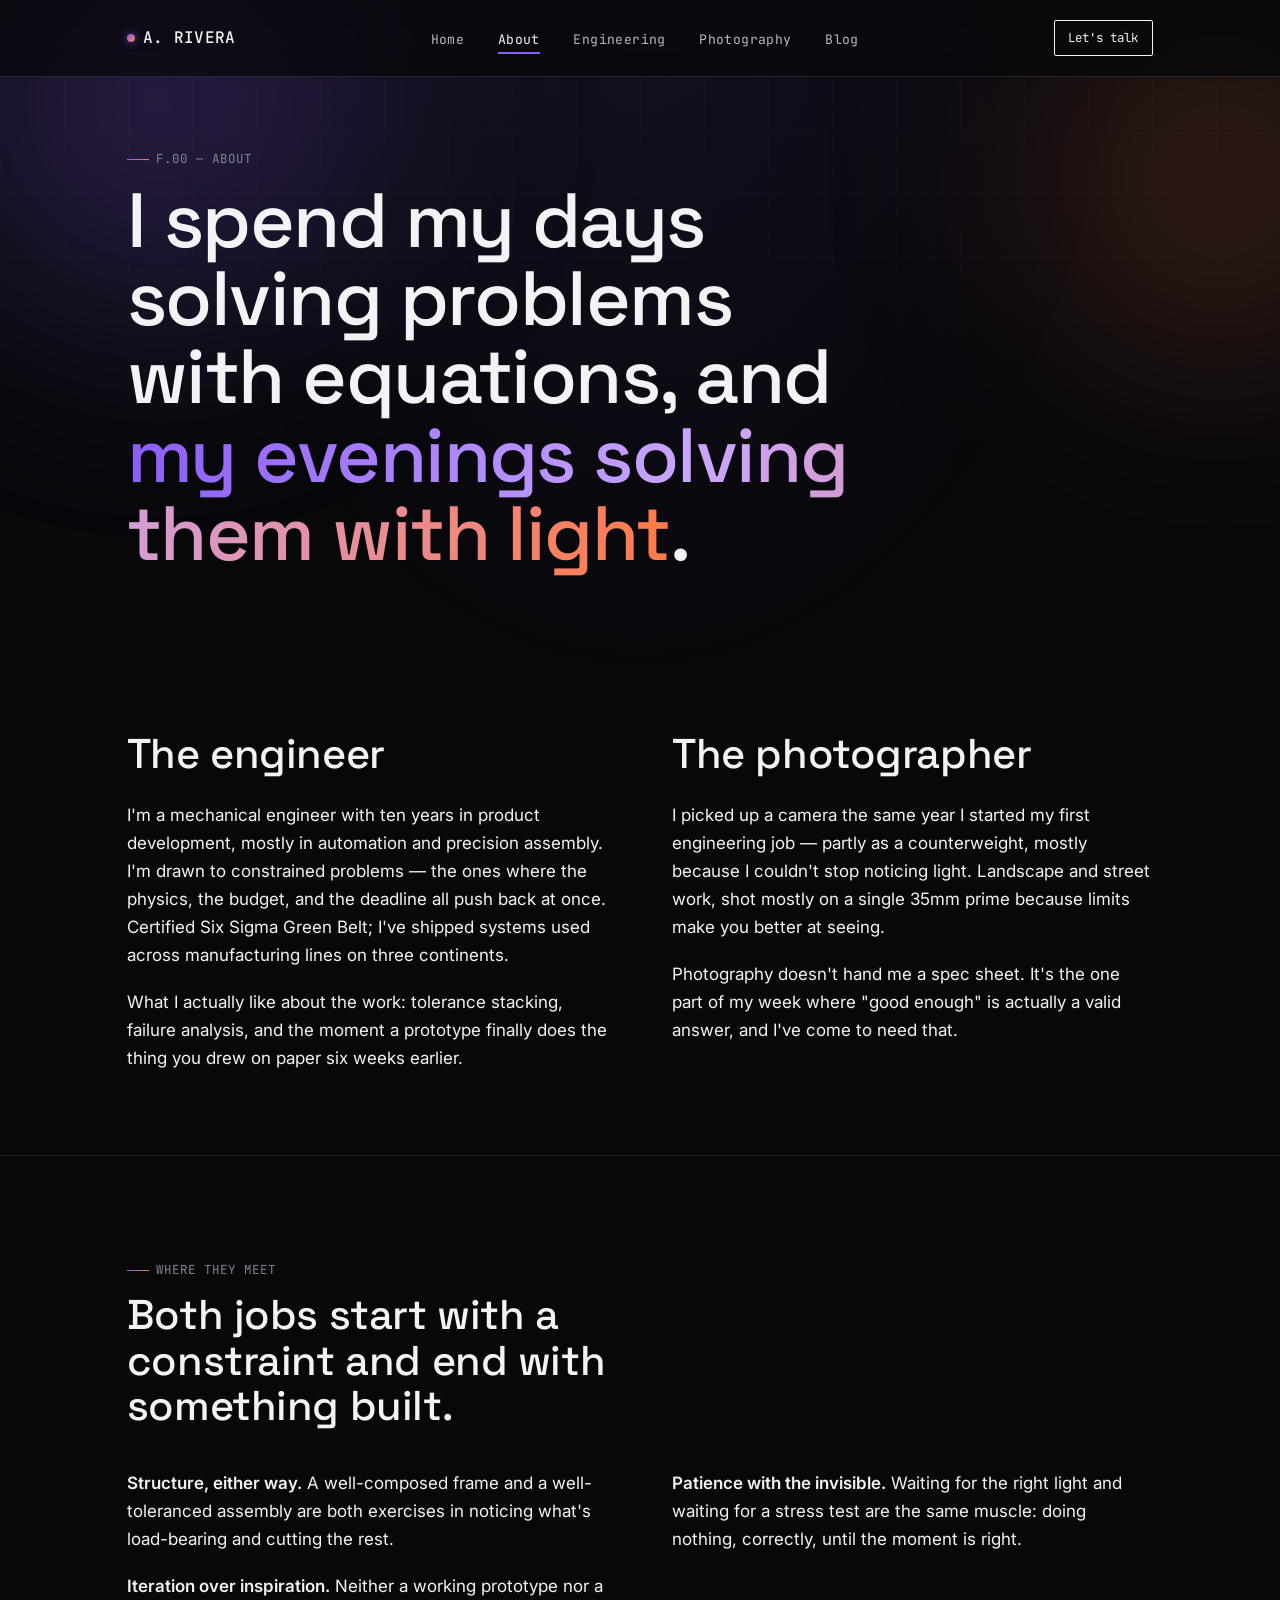
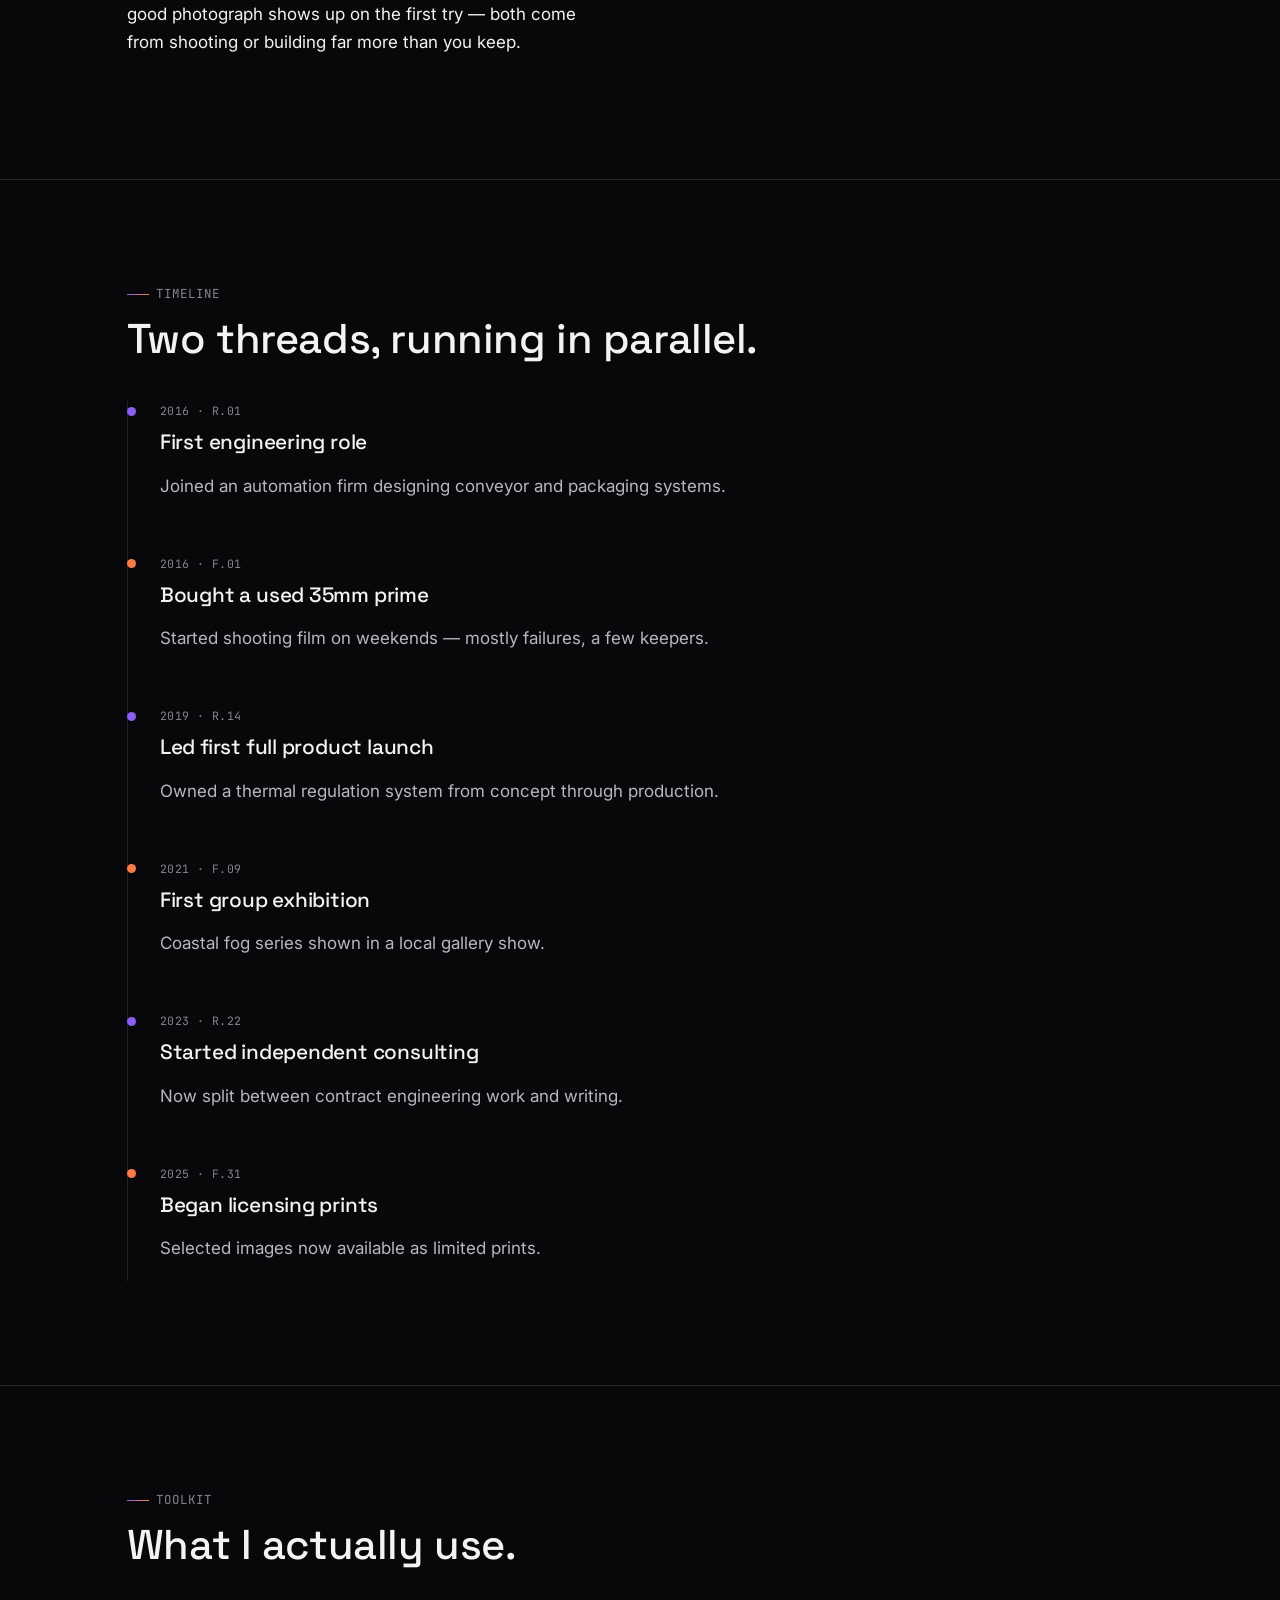
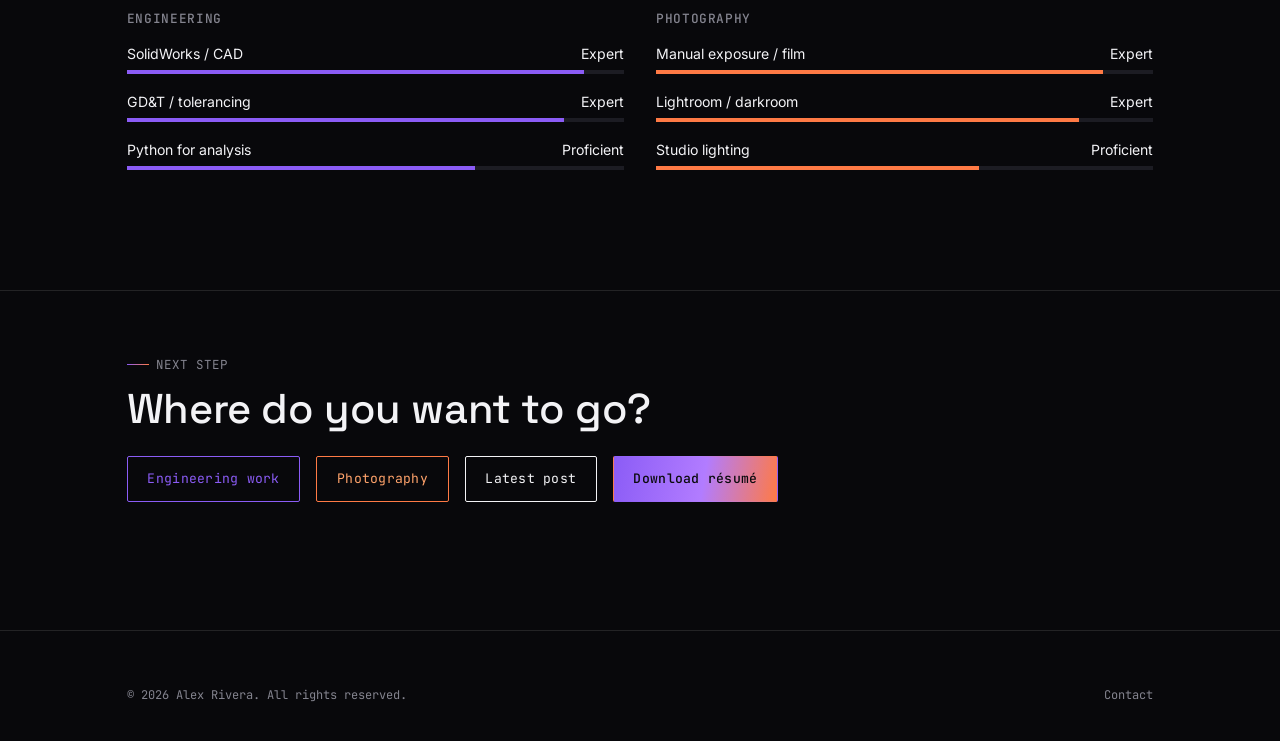
==== about.html @ 06fda24b "Add files via upload" ====
<!DOCTYPE html>
<html lang="en">
<head>
<meta charset="UTF-8">
<meta name="viewport" content="width=device-width, initial-scale=1.0">
<title>About — Alex Rivera</title>
<link rel="preconnect" href="https://fonts.googleapis.com">
<link href="https://fonts.googleapis.com/css2?family=Space+Grotesk:wght@400;500;600&family=Inter:wght@400;500;600&family=JetBrains+Mono:wght@400;500&display=swap" rel="stylesheet">
<style>
/* ===================================================================
   DESIGN TOKENS
   Concept: "Blueprint & Darkroom" — engineering drafting meets film
   photography. Cyanotype blue = engineering. Darkroom amber = photo.
   Frame/revision numbers (F.01, R.02) are the shared visual language
   between drawing revisions and film frame counters.
=================================================================== */
:root{
  --ink:#F3F3F6;
  --ink-soft:#B7B7C2;
  --muted:#84848F;
  --paper:#08080B;
  --paper-2:#131318;
  --paper-3:#1C1C23;
  --white:#141419;
  --line:rgba(255,255,255,0.11);
  --line-soft:rgba(255,255,255,0.06);
  --blue:#8B5CF6;
  --blue-deep:#B9A2FF;
  --blue-tint:rgba(139,92,246,0.14);
  --amber:#FF7A45;
  --amber-deep:#FFA36B;
  --amber-tint:rgba(255,122,69,0.14);

  --font-display:'Space Grotesk', sans-serif;
  --font-body:'Inter', -apple-system, sans-serif;
  --font-mono:'JetBrains Mono', monospace;

  --max:1180px;
  --gap:2rem;
}

*{box-sizing:border-box;}
html{scroll-behavior:smooth;}
body{
  margin:0;
  background:var(--paper);
  color:var(--ink);
  font-family:var(--font-body);
  font-size:17px;
  line-height:1.65;
  -webkit-font-smoothing:antialiased;
}
img{max-width:100%;display:block;}
a{color:inherit;text-decoration:none;}
ul{list-style:none;margin:0;padding:0;}
button{font-family:inherit;cursor:pointer;}

.container{max-width:var(--max);margin:0 auto;padding:0 6vw;}

/* subtle blueprint grid watermark behind everything */
.grid-bg{
  position:fixed;inset:0;z-index:-1;pointer-events:none;
  background-image:
    linear-gradient(var(--line-soft) 1px, transparent 1px),
    linear-gradient(90deg, var(--line-soft) 1px, transparent 1px);
  background-size:64px 64px;
  opacity:0.35;
  mask-image:linear-gradient(to bottom, black, transparent 70%);
}

/* ===================== TYPE ===================== */
h1,h2,h3,h4{
  font-family:var(--font-display);
  font-weight:500;
  letter-spacing:-0.01em;
  margin:0 0 0.6em;
  color:var(--ink);
}
h1{font-size:clamp(2.6rem, 6vw, 5rem); line-height:1.02; letter-spacing:-0.02em;}
h2{font-size:clamp(1.7rem, 3.4vw, 2.6rem); line-height:1.1;}
h3{font-size:1.3rem;}
p{margin:0 0 1.1em;}
.eyebrow{
  font-family:var(--font-mono);
  font-size:0.78rem;
  letter-spacing:0.08em;
  text-transform:uppercase;
  color:var(--muted);
  display:flex;align-items:center;gap:0.6em;
  margin-bottom:0.9em;
}
.eyebrow::before{content:"";width:22px;height:1px;background:var(--line);display:inline-block;}
.frame-tag{
  font-family:var(--font-mono);
  font-size:0.72rem;
  color:var(--muted);
  letter-spacing:0.04em;
}
.lede{font-size:1.2rem; color:var(--ink-soft); max-width:640px;}

/* ===================== NAV ===================== */
.site-nav{
  position:sticky; top:0; z-index:50;
  background:rgba(8,8,11,0.72);
  backdrop-filter:blur(14px);
  border-bottom:1px solid var(--line);
}
.site-nav .container{
  display:flex; align-items:center; justify-content:space-between;
  height:76px;
}
.brand{
  font-family:var(--font-mono);
  font-size:1rem; font-weight:500; letter-spacing:0.02em;
  display:flex; align-items:center; gap:0.5em;
}
.brand .dot{width:8px;height:8px;border-radius:50%;background:var(--amber);display:inline-block;}
.nav-links{display:flex; gap:2.1rem; align-items:center;}
.nav-links a{
  font-family:var(--font-mono); font-size:0.82rem; letter-spacing:0.03em;
  color:var(--ink-soft); position:relative; padding:0.3em 0;
}
.nav-links a.active, .nav-links a:hover{color:var(--ink);}
.nav-links a.active::after{
  content:""; position:absolute; left:0; right:0; bottom:-2px; height:2px; background:var(--blue);
}
.nav-cta{
  font-family:var(--font-mono); font-size:0.78rem;
  border:1px solid var(--ink); padding:0.55em 1.1em; border-radius:2px;
  transition:background .18s, color .18s;
}
.nav-cta:hover{background:var(--ink); color:var(--white);}
.nav-toggle{display:none; background:none; border:none;}

/* ===================== BUTTONS ===================== */
.btn{
  display:inline-flex; align-items:center; gap:0.5em;
  font-family:var(--font-mono); font-size:0.82rem; letter-spacing:0.02em;
  padding:0.85em 1.5em; border-radius:2px; border:1px solid var(--ink);
  transition:all .18s ease;
}
.btn-primary{
  background:linear-gradient(100deg, var(--blue) 0%, #B27CFF 55%, var(--amber) 100%);
  color:#0A0A0D; border-color:transparent; font-weight:500;
}
.btn-primary:hover{filter:brightness(1.1);}
.btn-ghost{background:transparent; color:var(--ink);}
.btn-ghost:hover{background:var(--ink); color:var(--white);}
.btn-blue{border-color:var(--blue); color:var(--blue);}
.btn-blue:hover{background:var(--blue); color:var(--white);}
.btn-amber{border-color:var(--amber); color:var(--amber-deep);}
.btn-amber:hover{background:var(--amber); color:var(--white); border-color:var(--amber);}

/* ===================== SECTIONS ===================== */
section{padding:6.5rem 0;}
section.tight{padding:4rem 0;}
.section-head{
  display:flex; justify-content:space-between; align-items:flex-end;
  gap:2rem; margin-bottom:3rem; flex-wrap:wrap;
}
hr.rule{border:none; border-top:1px solid var(--line); margin:0;}

/* ===================== HERO ===================== */
.hero{padding-top:4.5rem; padding-bottom:5rem;}
.hero-grid{
  display:grid; grid-template-columns:1.3fr 1fr; gap:4rem; align-items:end;
}
.hero-visual{
  aspect-ratio:4/5; border:1px solid var(--line);
  position:relative; overflow:hidden; background:var(--paper-2);
}
.hero-actions{display:flex; gap:1rem; margin-top:2.2rem; flex-wrap:wrap;}
.hero-meta{
  display:flex; flex-direction:column; gap:1.4rem; padding-bottom:0.5rem;
}
.hero-meta .stat{border-top:1px solid var(--line); padding-top:0.8rem;}
.hero-meta .stat b{display:block; font-family:var(--font-display); font-size:1.6rem;}
.hero-meta .stat span{font-family:var(--font-mono); font-size:0.75rem; color:var(--muted);}

/* ===================== SPLIT TEASERS (home) ===================== */
.teasers{display:grid; grid-template-columns:repeat(3,1fr); gap:1px; background:var(--line);}
.teaser{
  background:var(--paper); padding:2.6rem 2.2rem; position:relative;
  transition:background .2s;
  min-height:280px; display:flex; flex-direction:column; justify-content:space-between;
}
.teaser:hover{background:var(--paper-2);}
.teaser .num{font-family:var(--font-mono); color:var(--muted); font-size:0.8rem;}
.teaser h3{margin-top:1rem;}
.teaser .tag{
  font-family:var(--font-mono); font-size:0.7rem; letter-spacing:0.05em;
  text-transform:uppercase; padding:0.3em 0.7em; border:1px solid var(--line);
  display:inline-block; margin-top:1.2rem; width:fit-content;
}
.teaser.eng .tag{border-color:var(--blue); color:var(--blue-deep);}
.teaser.photo .tag{border-color:var(--amber); color:var(--amber-deep);}
.teaser.blog .tag{border-color:var(--ink-soft); color:var(--ink-soft);}
.teaser .arrow{font-family:var(--font-mono); font-size:1.3rem; align-self:flex-end;}

/* ===================== FEATURED STRIP ===================== */
.featured-strip{display:grid; grid-template-columns:repeat(4,1fr); gap:1.4rem;}
.feat-card{border:1px solid var(--line); background:var(--white);}
.feat-thumb{aspect-ratio:4/3; background:var(--paper-2); position:relative; overflow:hidden;}
.feat-card .feat-body{padding:1.1rem 1.2rem;}
.feat-card h4{font-size:0.98rem; margin:0.3em 0 0.2em;}
.feat-card .frame-tag{display:block;}

/* ===================== FOOTER ===================== */
footer{border-top:1px solid var(--line); padding:3.4rem 0 2.2rem; margin-top:4rem;}
.foot-grid{display:grid; grid-template-columns:1.4fr 1fr 1fr 1fr; gap:2rem; margin-bottom:2.4rem;}
.foot-grid h4{font-family:var(--font-mono); font-size:0.78rem; text-transform:uppercase; letter-spacing:0.06em; color:var(--muted); margin-bottom:1rem;}
.foot-grid a{display:block; padding:0.3em 0; font-size:0.92rem; color:var(--ink-soft);}
.foot-grid a:hover{color:var(--ink);}
.foot-bottom{
  display:flex; justify-content:space-between; align-items:center;
  padding-top:1.6rem; border-top:1px solid var(--line);
  font-family:var(--font-mono); font-size:0.75rem; color:var(--muted);
  flex-wrap:wrap; gap:0.8rem;
}

/* ===================== PLACEHOLDER GRAPHIC (svg photo/thumbs) ===================== */
.ph{width:100%; height:100%; display:block;}
.hatch{
  background-image: repeating-linear-gradient(45deg, var(--line-soft) 0, var(--line-soft) 1px, transparent 1px, transparent 13px);
}
.ph-note{
  position:absolute; bottom:0.6rem; right:0.7rem;
  font-family:var(--font-mono); font-size:0.62rem; color:var(--muted);
  background:var(--paper); padding:0.15em 0.5em; border:1px solid var(--line);
}

/* ===================== PROJECT / GALLERY GRID ===================== */
.filter-bar{display:flex; gap:0.7rem; flex-wrap:wrap; margin-bottom:2.6rem;}
.filter-chip{
  font-family:var(--font-mono); font-size:0.78rem; padding:0.5em 1.1em;
  border:1px solid var(--line); border-radius:20px; color:var(--ink-soft);
  background:transparent; transition:all .15s;
}
.filter-chip.active, .filter-chip:hover{background:var(--ink); color:var(--white); border-color:var(--ink);}

.project-grid{display:grid; grid-template-columns:repeat(3,1fr); gap:1.6rem;}
.project-card{border:1px solid var(--line); background:var(--white); overflow:hidden;}
.project-thumb{aspect-ratio:16/11; background:var(--paper-2); position:relative;}
.project-info{padding:1.3rem 1.4rem 1.6rem;}
.project-info .frame-tag{margin-bottom:0.5rem; display:block;}
.stack-list{display:flex; gap:0.5rem; flex-wrap:wrap; margin-top:0.9rem;}
.stack-pill{
  font-family:var(--font-mono); font-size:0.68rem; padding:0.25em 0.6em;
  background:var(--blue-tint); color:var(--blue-deep); border-radius:2px;
}

.masonry{columns:4 220px; column-gap:1rem;}
.masonry .m-item{break-inside:avoid; margin-bottom:1rem; border:1px solid var(--line); background:var(--paper-2); position:relative; cursor:pointer;}
.masonry .m-item .cap{
  position:absolute; left:0; right:0; bottom:0; padding:0.6em 0.8em;
  background:linear-gradient(to top, rgba(23,27,29,0.72), transparent);
  color:var(--white); font-family:var(--font-mono); font-size:0.7rem; opacity:0; transition:opacity .2s;
}
.masonry .m-item:hover .cap{opacity:1;}

/* lightbox */
.lightbox{
  position:fixed; inset:0; background:rgba(2,2,4,0.94); z-index:100;
  display:none; align-items:center; justify-content:center; padding:4vh 4vw;
}
.lightbox.open{display:flex;}
.lightbox-inner{max-width:900px; width:100%; color:var(--ink);}
.lightbox-frame{aspect-ratio:3/2; background:var(--paper-2); margin-bottom:1rem;}
.lightbox-close{position:absolute; top:2rem; right:3rem; color:var(--ink); font-family:var(--font-mono); background:none; border:1px solid rgba(255,255,255,0.25); padding:0.5em 1em;}

/* ===================== BLOG ===================== */
.blog-layout{display:grid; grid-template-columns:2fr 1fr; gap:3rem;}
.post-row{
  display:grid; grid-template-columns:180px 1fr; gap:1.6rem;
  padding:1.8rem 0; border-top:1px solid var(--line);
}
.post-row:last-child{border-bottom:1px solid var(--line);}
.post-thumb{aspect-ratio:4/3; background:var(--paper-2);}
.post-tag{
  font-family:var(--font-mono); font-size:0.68rem; text-transform:uppercase;
  color:var(--blue-deep); letter-spacing:0.05em;
}
.post-row h3{margin:0.4em 0 0.4em; font-size:1.25rem;}
.post-meta{font-family:var(--font-mono); font-size:0.75rem; color:var(--muted);}
.sidebar-card{border:1px solid var(--line); padding:1.6rem; margin-bottom:1.6rem; background:var(--white);}
.sidebar-card h4{font-size:0.95rem; margin-bottom:0.6rem;}
.sidebar-card p{font-size:0.9rem; color:var(--ink-soft); margin-bottom:1rem;}
.tag-cloud{display:flex; flex-wrap:wrap; gap:0.5rem;}
.tag-cloud span{
  font-family:var(--font-mono); font-size:0.72rem; padding:0.35em 0.7em;
  background:var(--paper-2); border-radius:2px; color:var(--ink-soft);
}
.field{
  width:100%; padding:0.75em 0.9em; border:1px solid var(--line); background:var(--paper-2);
  font-family:var(--font-body); font-size:0.92rem; margin-bottom:0.8rem; border-radius:2px;
  color:var(--ink);
}

/* article */
.article-head{max-width:740px; margin:0 auto 3rem;}
.article-body{max-width:740px; margin:0 auto; font-size:1.08rem;}
.article-body h2{margin-top:1.6em;}
.article-body p{margin-bottom:1.3em;}
.article-body blockquote{
  font-family:var(--font-display); font-size:1.3rem; border-left:2px solid var(--amber);
  padding-left:1.4rem; margin:2rem 0; color:var(--ink-soft);
}
.article-cover{aspect-ratio:16/8; background:var(--paper-2); max-width:920px; margin:0 auto 3rem;}
.promo-box{
  max-width:740px; margin:2.5rem auto; border:1px solid var(--amber); background:var(--amber-tint);
  padding:1.6rem 1.8rem; display:flex; justify-content:space-between; align-items:center; gap:1.5rem; flex-wrap:wrap;
}

/* ===================== ABOUT ===================== */
.split{display:grid; grid-template-columns:1fr 1fr; gap:4rem; align-items:start;}
.timeline{border-left:1px solid var(--line); padding-left:2rem; display:flex; flex-direction:column; gap:2.2rem;}
.timeline .item{position:relative;}
.timeline .item::before{
  content:""; position:absolute; left:-2.05rem; top:0.35rem; width:9px; height:9px; border-radius:50%; background:var(--ink);
}
.timeline .item.photo::before{background:var(--amber);}
.timeline .item.eng::before{background:var(--blue);}
.timeline .item .frame-tag{margin-bottom:0.3rem; display:block;}
.skills-grid{display:grid; grid-template-columns:repeat(2,1fr); gap:2rem;}
.skill-block h4{font-family:var(--font-mono); font-size:0.8rem; text-transform:uppercase; letter-spacing:0.05em; color:var(--muted); margin-bottom:0.8rem;}
.skill-bar{height:4px; background:var(--paper-3); margin-bottom:1rem; position:relative;}
.skill-bar i{position:absolute; left:0; top:0; bottom:0; background:var(--blue); display:block;}
.skill-row{font-size:0.88rem; display:flex; justify-content:space-between; margin-bottom:0.3rem;}

/* ===================== CASE STUDY ===================== */
.cs-meta-bar{display:flex; gap:2.5rem; flex-wrap:wrap; padding:1.6rem 0; border-top:1px solid var(--line); border-bottom:1px solid var(--line); margin-bottom:3rem;}
.cs-meta-bar div span{display:block; font-family:var(--font-mono); font-size:0.7rem; color:var(--muted); text-transform:uppercase; letter-spacing:0.05em; margin-bottom:0.3rem;}
.cs-gallery{display:grid; grid-template-columns:2fr 1fr; gap:1rem; margin:2.5rem 0;}
.cs-gallery .tall{grid-row:span 2;}
.cs-img{background:var(--paper-2); border:1px solid var(--line); aspect-ratio:4/3;}

/* ===================== CONTACT ===================== */
.contact-grid{display:grid; grid-template-columns:1fr 1fr; gap:4rem;}
.contact-form .field, .contact-form textarea{width:100%;}
.contact-form textarea{padding:0.9em; border:1px solid var(--line); background:var(--paper-2); font-family:var(--font-body); border-radius:2px; min-height:140px; color:var(--ink);}
.contact-form label{font-family:var(--font-mono); font-size:0.75rem; text-transform:uppercase; letter-spacing:0.04em; color:var(--muted); display:block; margin-bottom:0.4rem;}
.contact-form .fgroup{margin-bottom:1.3rem;}

/* ===================== RESPONSIVE ===================== */
@media (max-width:980px){
  .hero-grid, .split, .contact-grid, .blog-layout{grid-template-columns:1fr;}
  .teasers{grid-template-columns:1fr;}
  .featured-strip{grid-template-columns:repeat(2,1fr);}
  .project-grid{grid-template-columns:repeat(2,1fr);}
  .foot-grid{grid-template-columns:1fr 1fr;}
  .masonry{columns:2;}
  .cs-gallery{grid-template-columns:1fr;}
  .skills-grid{grid-template-columns:1fr;}
}
@media (max-width:640px){
  .nav-links{
    position:fixed; top:76px; left:0; right:0; background:var(--paper);
    flex-direction:column; align-items:flex-start; padding:1.5rem 6vw;
    border-bottom:1px solid var(--line); display:none; gap:1.2rem;
  }
  .nav-links.open{display:flex;}
  .nav-cta{display:none;}
  .nav-toggle{display:block;}
  .featured-strip{grid-template-columns:1fr;}
  .project-grid{grid-template-columns:1fr;}
  .foot-grid{grid-template-columns:1fr 1fr;}
  .post-row{grid-template-columns:1fr;}
  .masonry{columns:1;}
}

/* reduced motion */
@media (prefers-reduced-motion: reduce){
  html{scroll-behavior:auto;}
  *{transition:none !important; animation:none !important;}
}

/* focus visibility */
a:focus-visible, button:focus-visible, input:focus-visible, textarea:focus-visible{
  outline:2px solid var(--blue); outline-offset:2px;
}

/* ===================== GLOW / GRADIENT SYSTEM ===================== */
.glow-field{
  position:fixed; inset:0; z-index:-2; pointer-events:none; overflow:hidden;
}
.glow{
  position:absolute; border-radius:50%; filter:blur(90px); pointer-events:none;
}
.glow-a{ width:640px; height:640px; top:-220px; left:-160px; background:radial-gradient(circle, rgba(139,92,246,0.32), transparent 70%); }
.glow-b{ width:560px; height:560px; top:-100px; right:-220px; background:radial-gradient(circle, rgba(255,122,69,0.22), transparent 70%); }

.grad{
  background:linear-gradient(100deg, var(--blue) 0%, #C9A6FF 45%, var(--amber) 100%);
  -webkit-background-clip:text; background-clip:text; color:transparent;
}
.grad-underline{
  text-decoration:none; border-bottom:2px solid transparent;
  border-image:linear-gradient(90deg, var(--blue), var(--amber)) 1;
}

/* subtle noise-free vignette so pure black doesn't look flat */
body::before{
  content:""; position:fixed; inset:0; z-index:-3; pointer-events:none;
  background:radial-gradient(ellipse at 50% -10%, rgba(139,92,246,0.10), transparent 55%);
}

/* glowing border treatment for elevated cards on hover */
.feat-card, .project-card, .sidebar-card, .m-item{
  transition:border-color .2s, box-shadow .2s;
}
.feat-card:hover, .project-card:hover{
  border-color:rgba(139,92,246,0.5);
  box-shadow:0 0 0 1px rgba(139,92,246,0.15), 0 12px 40px -12px rgba(139,92,246,0.25);
}
.teaser.photo:hover{ box-shadow: inset 0 0 0 1px rgba(255,122,69,0.4); }
.teaser.eng:hover{ box-shadow: inset 0 0 0 1px rgba(139,92,246,0.4); }

.eyebrow::before{background:linear-gradient(90deg, var(--blue), var(--amber));}
.brand .dot{background:linear-gradient(135deg, var(--blue), var(--amber)); box-shadow:0 0 8px rgba(139,92,246,0.7);}

</style>
</head>
<body>
<div class="grid-bg"></div>
<div class="glow-field"><div class="glow glow-a"></div><div class="glow glow-b"></div></div>

<nav class="site-nav">
  <div class="container">
    <a href="index.html" class="brand"><span class="dot"></span>A. RIVERA</a>
    <ul class="nav-links">
      <li><a href="index.html">Home</a></li>
      <li><a href="about.html" class="active">About</a></li>
      <li><a href="engineering.html">Engineering</a></li>
      <li><a href="photography.html">Photography</a></li>
      <li><a href="blog.html">Blog</a></li>
    </ul>
    <a href="contact.html" class="nav-cta">Let's talk</a>
    <button class="nav-toggle" aria-label="Toggle menu">☰</button>
  </div>
</nav>

<header class="hero" style="padding-bottom:3rem;">
  <div class="container">
    <div class="eyebrow">F.00 — about</div>
    <h1 style="max-width:780px;">I spend my days solving problems with equations, and <span class="grad">my evenings solving them with light</span>.</h1>
  </div>
</header>

<section class="tight">
  <div class="container split">
    <div>
      <h2>The engineer</h2>
      <p>I'm a mechanical engineer with ten years in product development, mostly in automation and precision assembly. I'm drawn to constrained problems — the ones where the physics, the budget, and the deadline all push back at once. Certified Six Sigma Green Belt; I've shipped systems used across manufacturing lines on three continents.</p>
      <p>What I actually like about the work: tolerance stacking, failure analysis, and the moment a prototype finally does the thing you drew on paper six weeks earlier.</p>
    </div>
    <div>
      <h2>The photographer</h2>
      <p>I picked up a camera the same year I started my first engineering job — partly as a counterweight, mostly because I couldn't stop noticing light. Landscape and street work, shot mostly on a single 35mm prime because limits make you better at seeing.</p>
      <p>Photography doesn't hand me a spec sheet. It's the one part of my week where "good enough" is actually a valid answer, and I've come to need that.</p>
    </div>
  </div>
</section>

<hr class="rule">

<section>
  <div class="container">
    <div class="eyebrow">Where they meet</div>
    <h2 style="max-width:640px;">Both jobs start with a constraint and end with something built.</h2>
    <div class="split" style="margin-top:2.5rem;">
      <div>
        <p><strong style="font-weight:600;">Structure, either way.</strong> A well-composed frame and a well-toleranced assembly are both exercises in noticing what's load-bearing and cutting the rest.</p>
        <p><strong style="font-weight:600;">Iteration over inspiration.</strong> Neither a working prototype nor a good photograph shows up on the first try — both come from shooting or building far more than you keep.</p>
      </div>
      <div>
        <p><strong style="font-weight:600;">Patience with the invisible.</strong> Waiting for the right light and waiting for a stress test are the same muscle: doing nothing, correctly, until the moment is right.</p>
      </div>
    </div>
  </div>
</section>

<hr class="rule">

<section>
  <div class="container">
    <div class="eyebrow">Timeline</div>
    <h2 style="margin-bottom:2.5rem;">Two threads, running in parallel.</h2>
    <div class="timeline">
      <div class="item eng">
        <span class="frame-tag">2016 · R.01</span>
        <h3>First engineering role</h3>
        <p style="color:var(--ink-soft);">Joined an automation firm designing conveyor and packaging systems.</p>
      </div>
      <div class="item photo">
        <span class="frame-tag">2016 · F.01</span>
        <h3>Bought a used 35mm prime</h3>
        <p style="color:var(--ink-soft);">Started shooting film on weekends — mostly failures, a few keepers.</p>
      </div>
      <div class="item eng">
        <span class="frame-tag">2019 · R.14</span>
        <h3>Led first full product launch</h3>
        <p style="color:var(--ink-soft);">Owned a thermal regulation system from concept through production.</p>
      </div>
      <div class="item photo">
        <span class="frame-tag">2021 · F.09</span>
        <h3>First group exhibition</h3>
        <p style="color:var(--ink-soft);">Coastal fog series shown in a local gallery show.</p>
      </div>
      <div class="item eng">
        <span class="frame-tag">2023 · R.22</span>
        <h3>Started independent consulting</h3>
        <p style="color:var(--ink-soft);">Now split between contract engineering work and writing.</p>
      </div>
      <div class="item photo">
        <span class="frame-tag">2025 · F.31</span>
        <h3>Began licensing prints</h3>
        <p style="color:var(--ink-soft);">Selected images now available as limited prints.</p>
      </div>
    </div>
  </div>
</section>

<hr class="rule">

<section>
  <div class="container">
    <div class="eyebrow">Toolkit</div>
    <h2 style="margin-bottom:2.5rem;">What I actually use.</h2>
    <div class="skills-grid">
      <div class="skill-block">
        <h4>Engineering</h4>
        <div class="skill-row"><span>SolidWorks / CAD</span><span>Expert</span></div>
        <div class="skill-bar"><i style="width:92%;"></i></div>
        <div class="skill-row"><span>GD&amp;T / tolerancing</span><span>Expert</span></div>
        <div class="skill-bar"><i style="width:88%;"></i></div>
        <div class="skill-row"><span>Python for analysis</span><span>Proficient</span></div>
        <div class="skill-bar"><i style="width:70%;"></i></div>
      </div>
      <div class="skill-block">
        <h4>Photography</h4>
        <div class="skill-row"><span>Manual exposure / film</span><span>Expert</span></div>
        <div class="skill-bar"><i style="width:90%; background:var(--amber);"></i></div>
        <div class="skill-row"><span>Lightroom / darkroom</span><span>Expert</span></div>
        <div class="skill-bar"><i style="width:85%; background:var(--amber);"></i></div>
        <div class="skill-row"><span>Studio lighting</span><span>Proficient</span></div>
        <div class="skill-bar"><i style="width:65%; background:var(--amber);"></i></div>
      </div>
    </div>
  </div>
</section>

<hr class="rule">

<section class="tight">
  <div class="container" style="display:flex; justify-content:space-between; align-items:center; flex-wrap:wrap; gap:1.5rem;">
    <div>
      <div class="eyebrow">Next step</div>
      <h2 style="margin-bottom:0;">Where do you want to go?</h2>
    </div>
    <div style="display:flex; gap:1rem; flex-wrap:wrap;">
      <a href="engineering.html" class="btn btn-blue">Engineering work</a>
      <a href="photography.html" class="btn btn-amber">Photography</a>
      <a href="blog.html" class="btn btn-ghost">Latest post</a>
      <a href="resume.pdf" class="btn btn-primary">Download résumé</a>
    </div>
  </div>
</section>

<footer>
  <div class="container">
    <div class="foot-bottom" style="border-top:none; padding-top:0;">
      <span>© 2026 Alex Rivera. All rights reserved.</span>
      <a href="contact.html">Contact</a>
    </div>
  </div>
</footer>

<script>
// Mobile nav toggle
document.addEventListener('DOMContentLoaded', () => {
  const toggle = document.querySelector('.nav-toggle');
  const links = document.querySelector('.nav-links');
  if (toggle && links) {
    toggle.addEventListener('click', () => {
      links.classList.toggle('open');
    });
  }

  // Generic filter chips (used on photography + engineering pages)
  document.querySelectorAll('.filter-bar').forEach(bar => {
    const chips = bar.querySelectorAll('.filter-chip');
    const targetSelector = bar.dataset.target;
    const items = targetSelector ? document.querySelectorAll(targetSelector) : [];
    chips.forEach(chip => {
      chip.addEventListener('click', () => {
        chips.forEach(c => c.classList.remove('active'));
        chip.classList.add('active');
        const cat = chip.dataset.filter;
        items.forEach(item => {
          if (cat === 'all' || item.dataset.category === cat) {
            item.style.display = '';
          } else {
            item.style.display = 'none';
          }
        });
      });
    });
  });

  // Lightbox for photography grid
  const lightbox = document.getElementById('lightbox');
  if (lightbox) {
    const lbTitle = document.getElementById('lb-title');
    const lbMeta = document.getElementById('lb-meta');
    document.querySelectorAll('.masonry .m-item').forEach(item => {
      item.addEventListener('click', () => {
        lbTitle.textContent = item.dataset.title || 'Untitled';
        lbMeta.textContent = item.dataset.meta || '';
        lightbox.classList.add('open');
      });
    });
    lightbox.addEventListener('click', (e) => {
      if (e.target === lightbox || e.target.closest('.lightbox-close')) {
        lightbox.classList.remove('open');
      }
    });
    document.addEventListener('keydown', (e) => {
      if (e.key === 'Escape') lightbox.classList.remove('open');
    });
  }

  // Contact form (front-end only stub — wire to Formspree/Netlify/etc. at launch)
  const form = document.getElementById('contact-form');
  if (form) {
    form.addEventListener('submit', (e) => {
      e.preventDefault();
      const btn = form.querySelector('button[type="submit"]');
      btn.textContent = 'Message sent';
      form.reset();
      setTimeout(() => { btn.textContent = 'Send message'; }, 3000);
    });
  }

  // Newsletter form stub
  document.querySelectorAll('.newsletter-form').forEach(nf => {
    nf.addEventListener('submit', (e) => {
      e.preventDefault();
      const btn = nf.querySelector('button');
      const original = btn.textContent;
      btn.textContent = 'Subscribed';
      nf.reset();
      setTimeout(() => { btn.textContent = original; }, 2500);
    });
  });
});

</script>
</body>
</html>
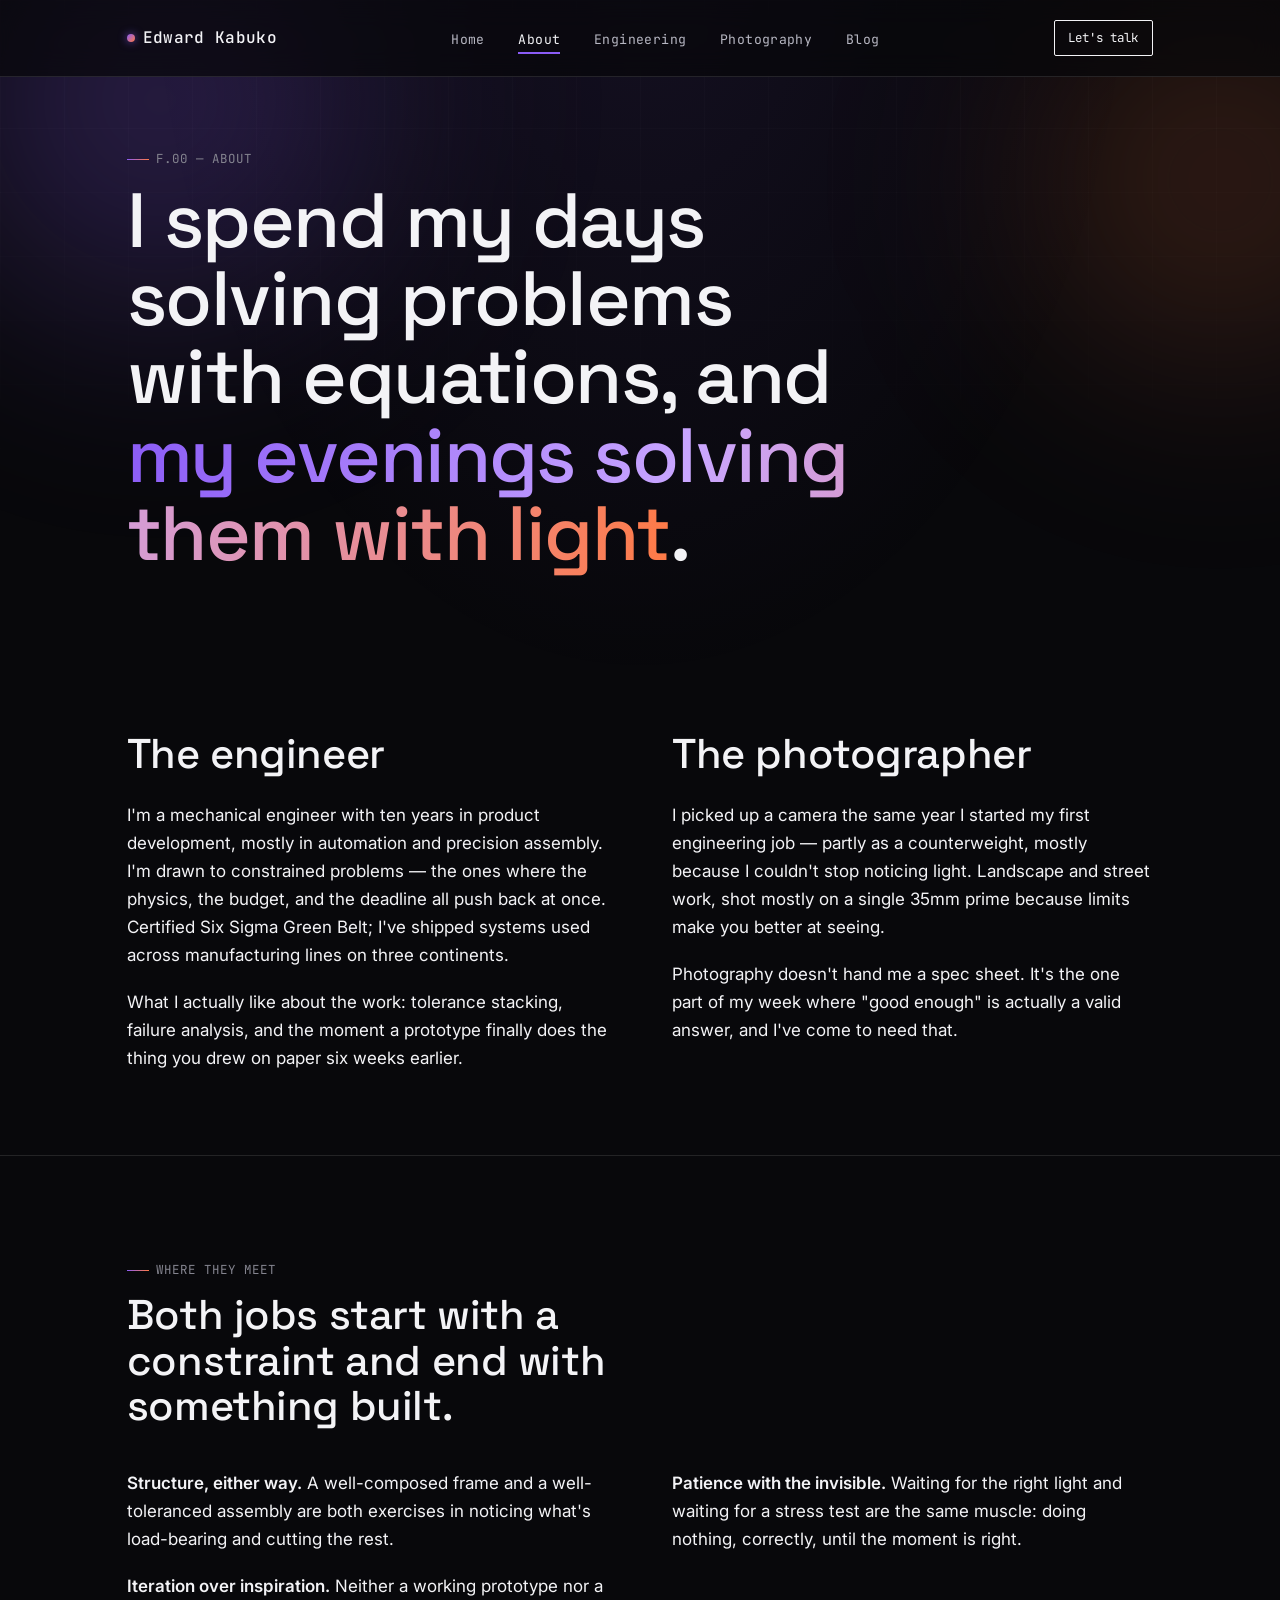
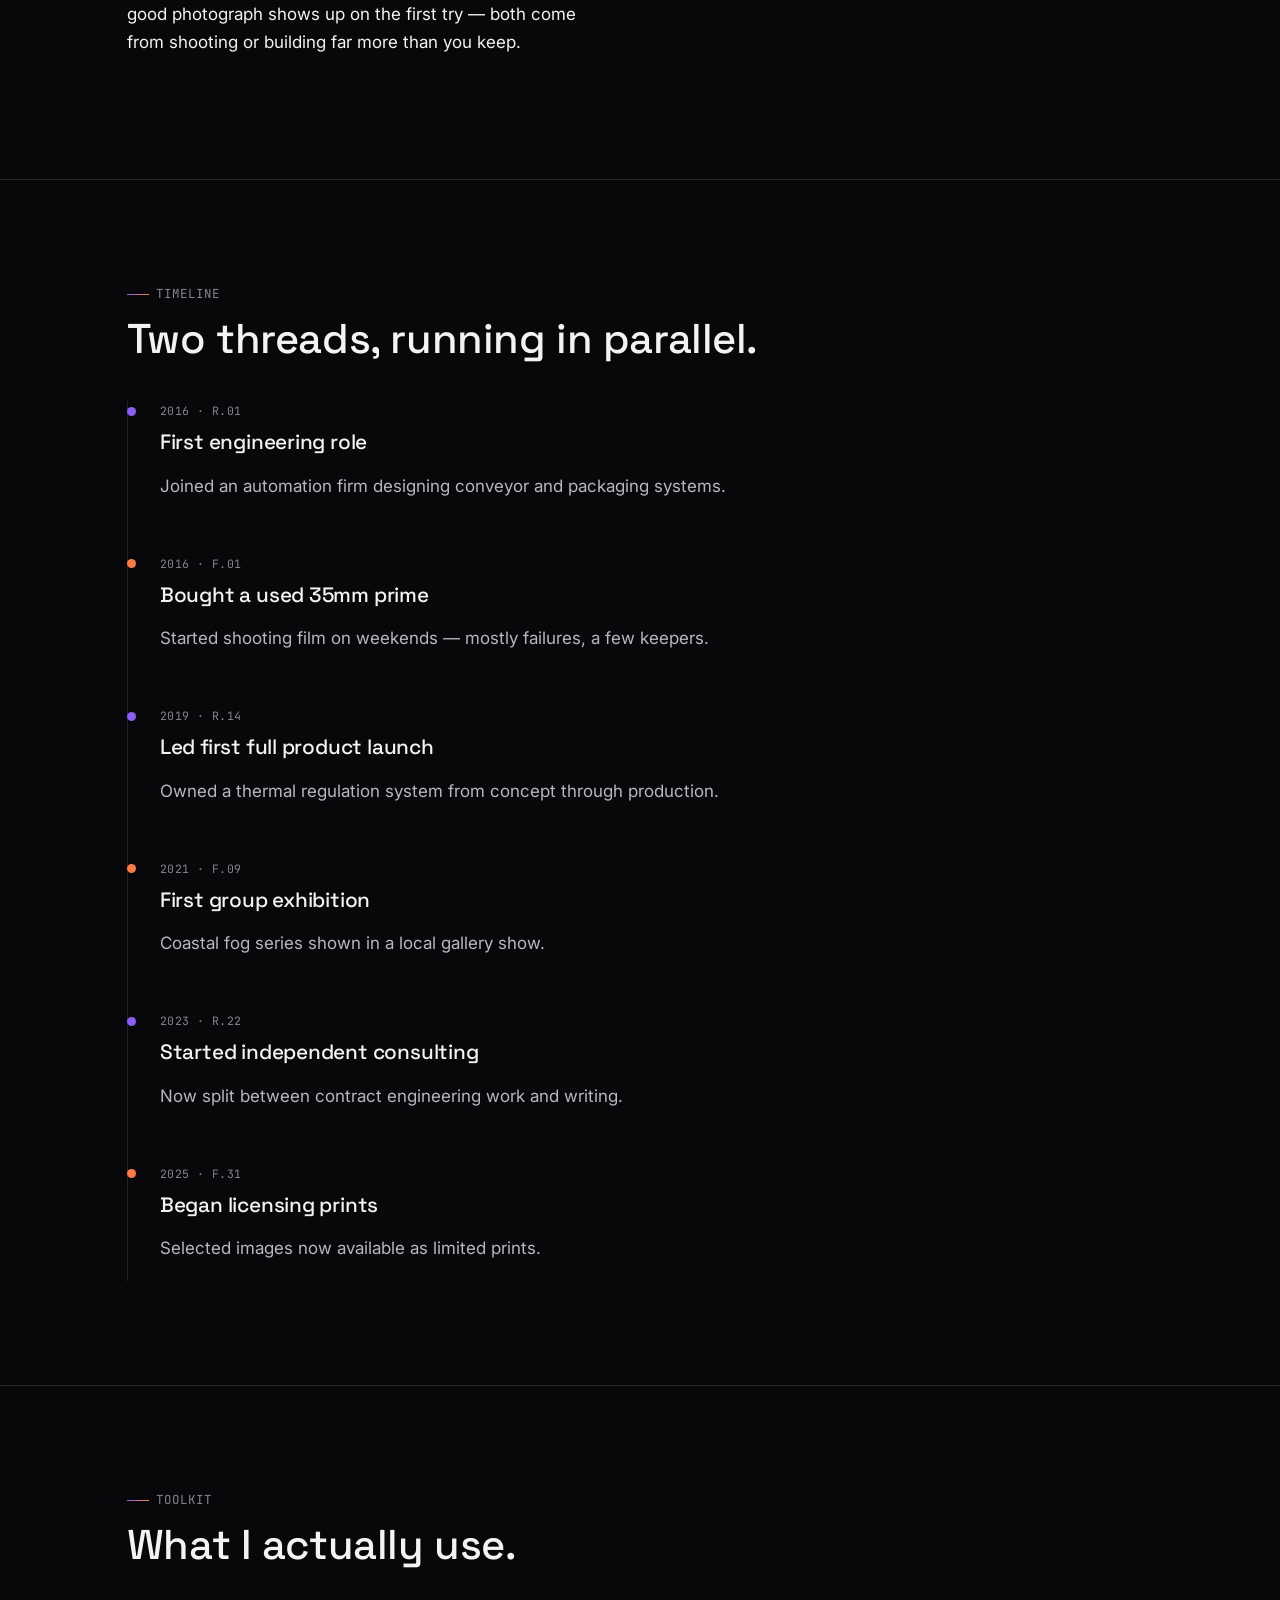
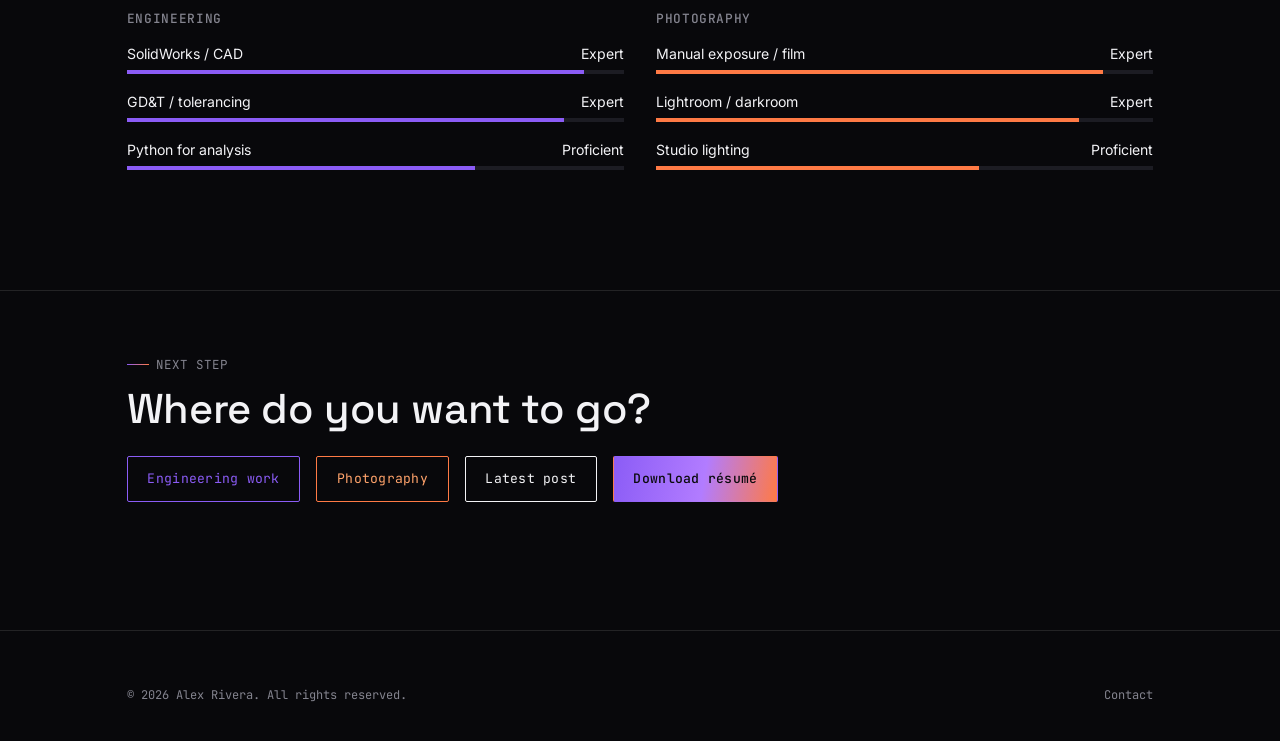
==== commit 6a57b607: "Name" ====
--- a/about.html
+++ b/about.html
@@ -426,7 +426,7 @@
 
 <nav class="site-nav">
   <div class="container">
-    <a href="index.html" class="brand"><span class="dot"></span>A. RIVERA</a>
+    <a href="index.html" class="brand"><span class="dot"></span> Edward Kabuko</a>
     <ul class="nav-links">
       <li><a href="index.html">Home</a></li>
       <li><a href="about.html" class="active">About</a></li>
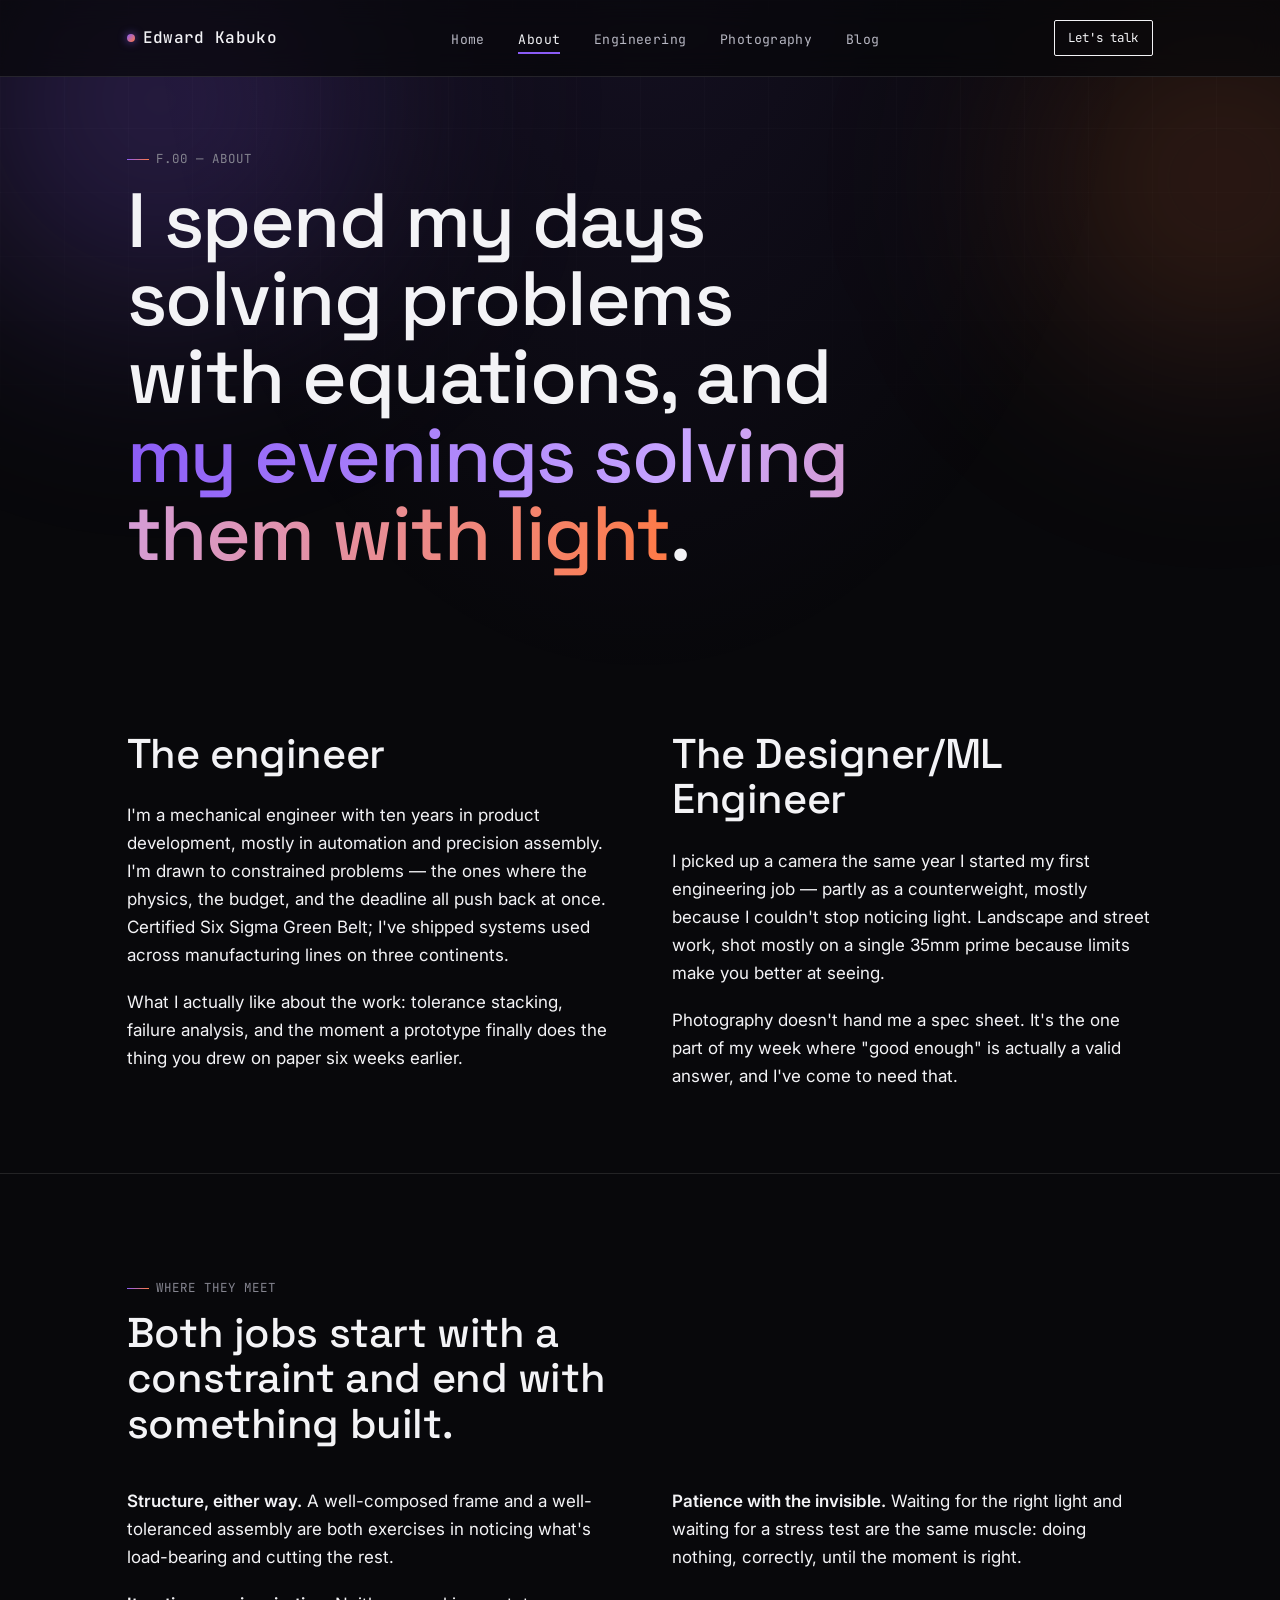
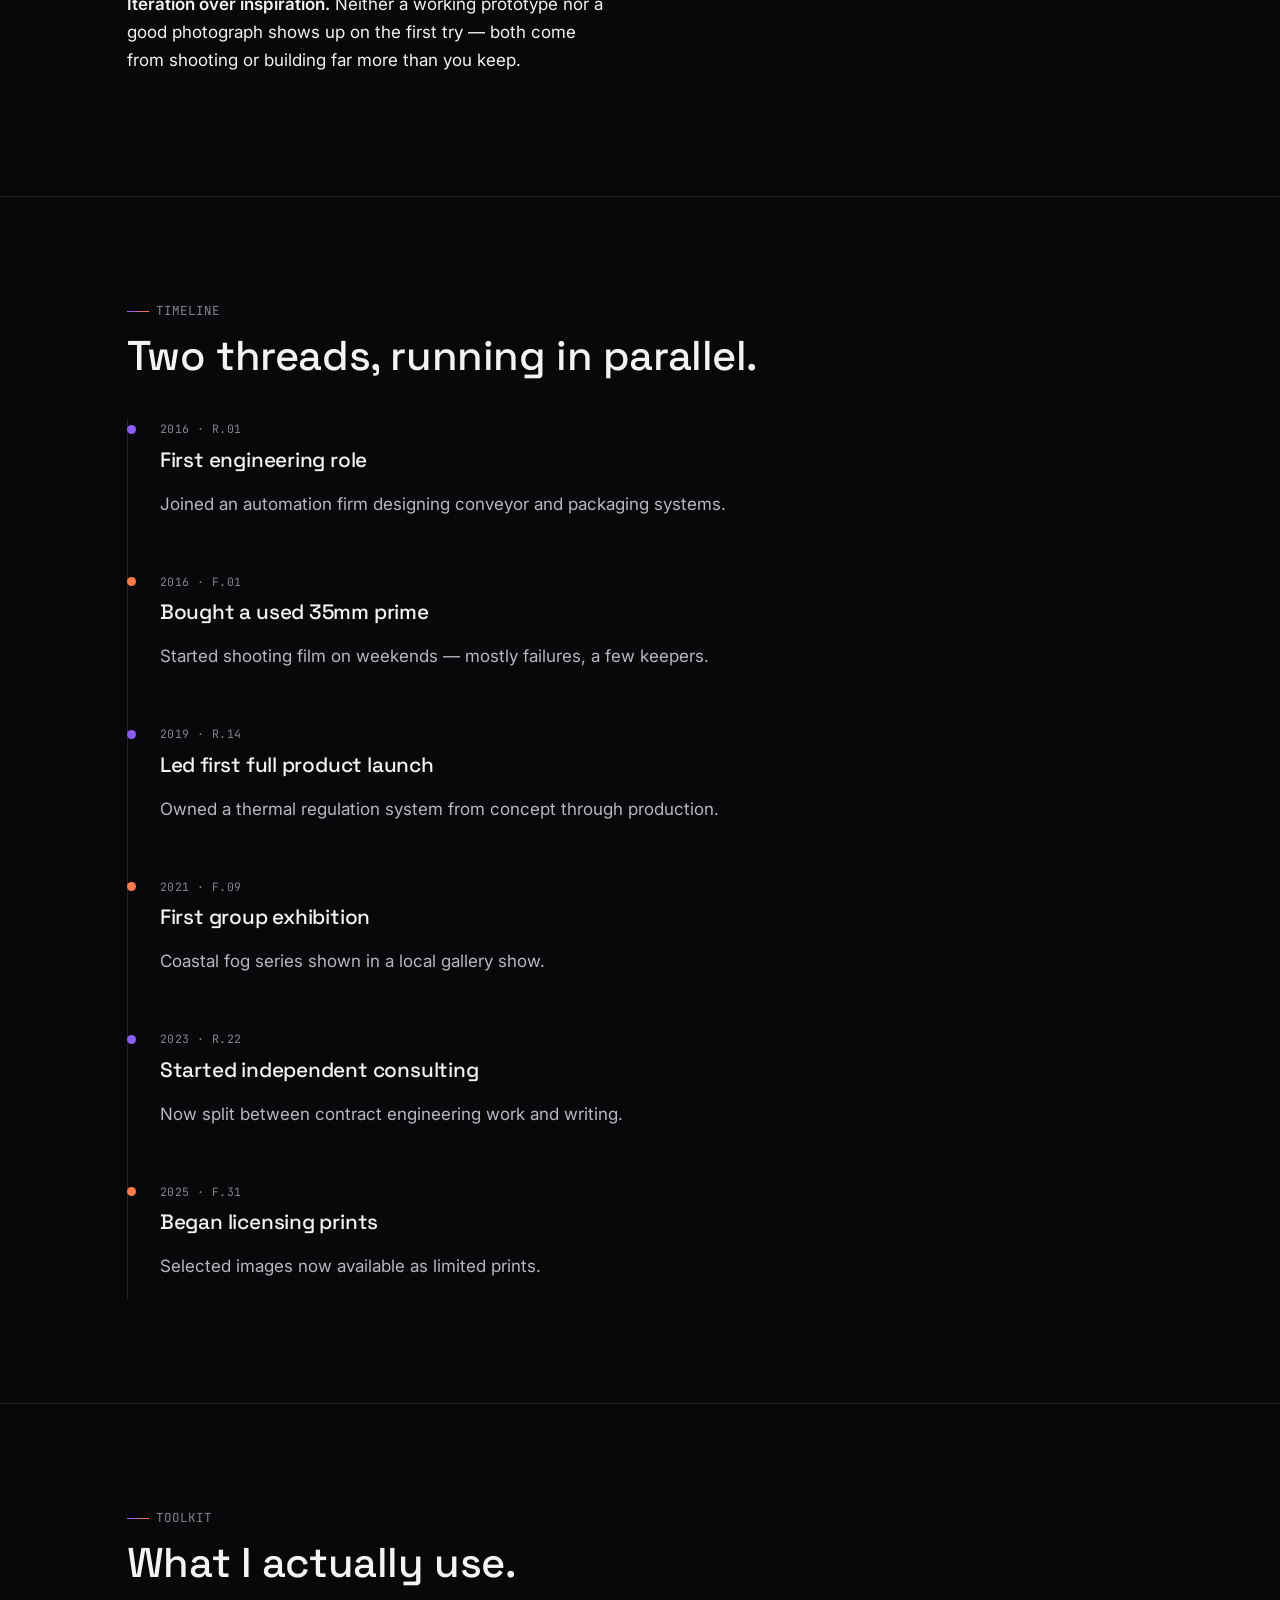
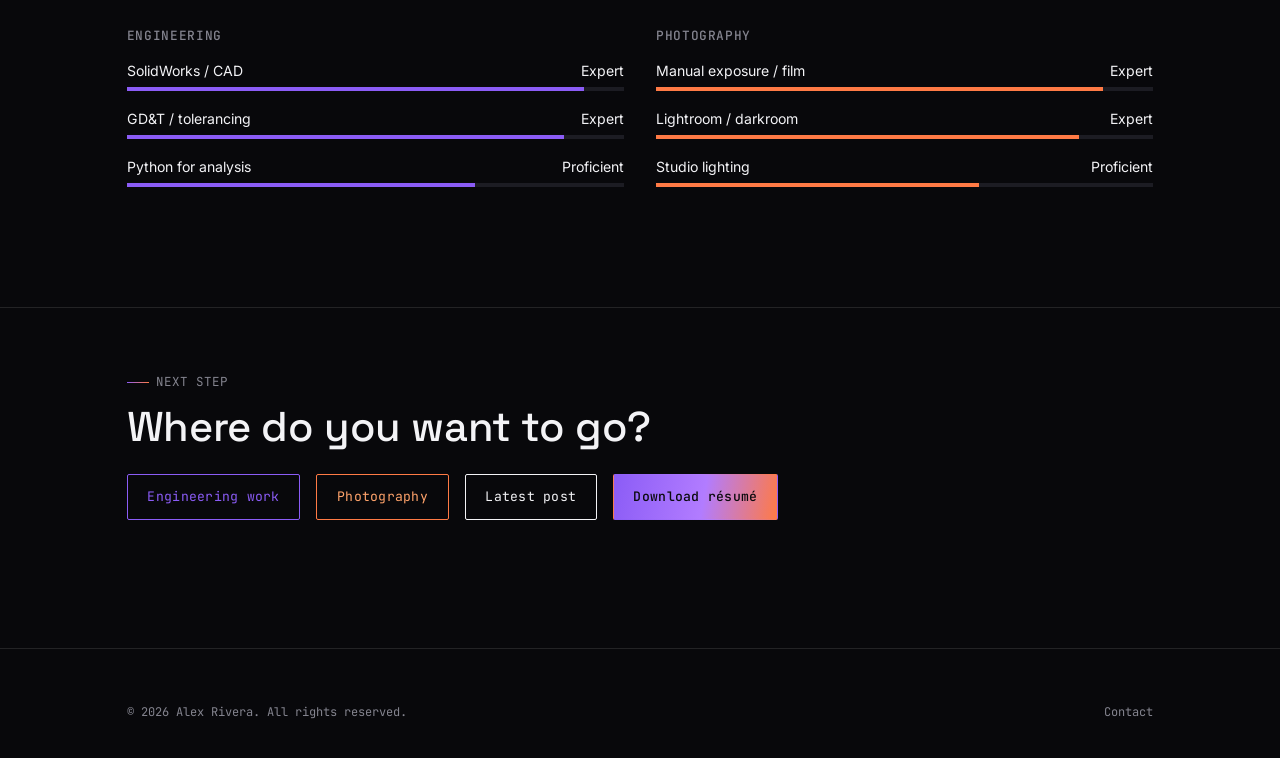
==== commit 43048344: "name" ====
--- a/about.html
+++ b/about.html
@@ -454,7 +454,7 @@
       <p>What I actually like about the work: tolerance stacking, failure analysis, and the moment a prototype finally does the thing you drew on paper six weeks earlier.</p>
     </div>
     <div>
-      <h2>The photographer</h2>
+      <h2>The Designer/ML Engineer</h2>
       <p>I picked up a camera the same year I started my first engineering job — partly as a counterweight, mostly because I couldn't stop noticing light. Landscape and street work, shot mostly on a single 35mm prime because limits make you better at seeing.</p>
       <p>Photography doesn't hand me a spec sheet. It's the one part of my week where "good enough" is actually a valid answer, and I've come to need that.</p>
     </div>
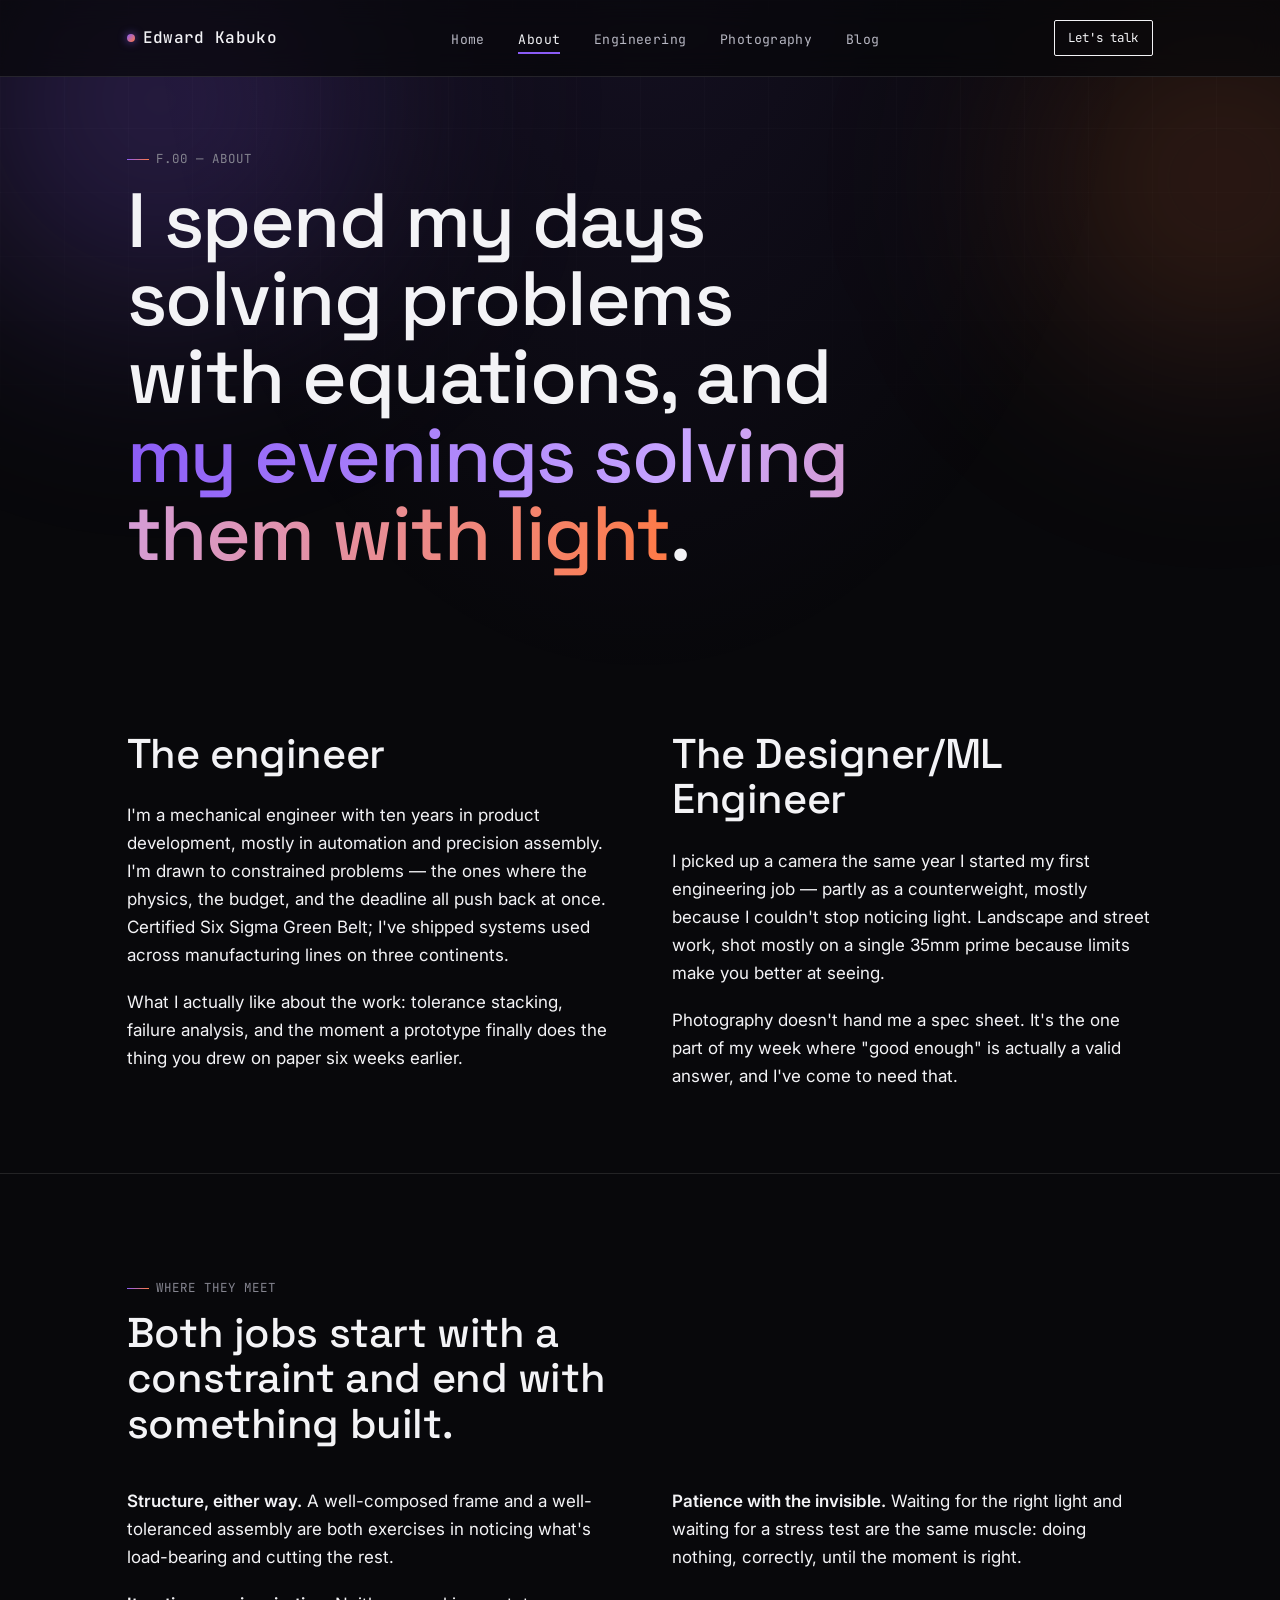
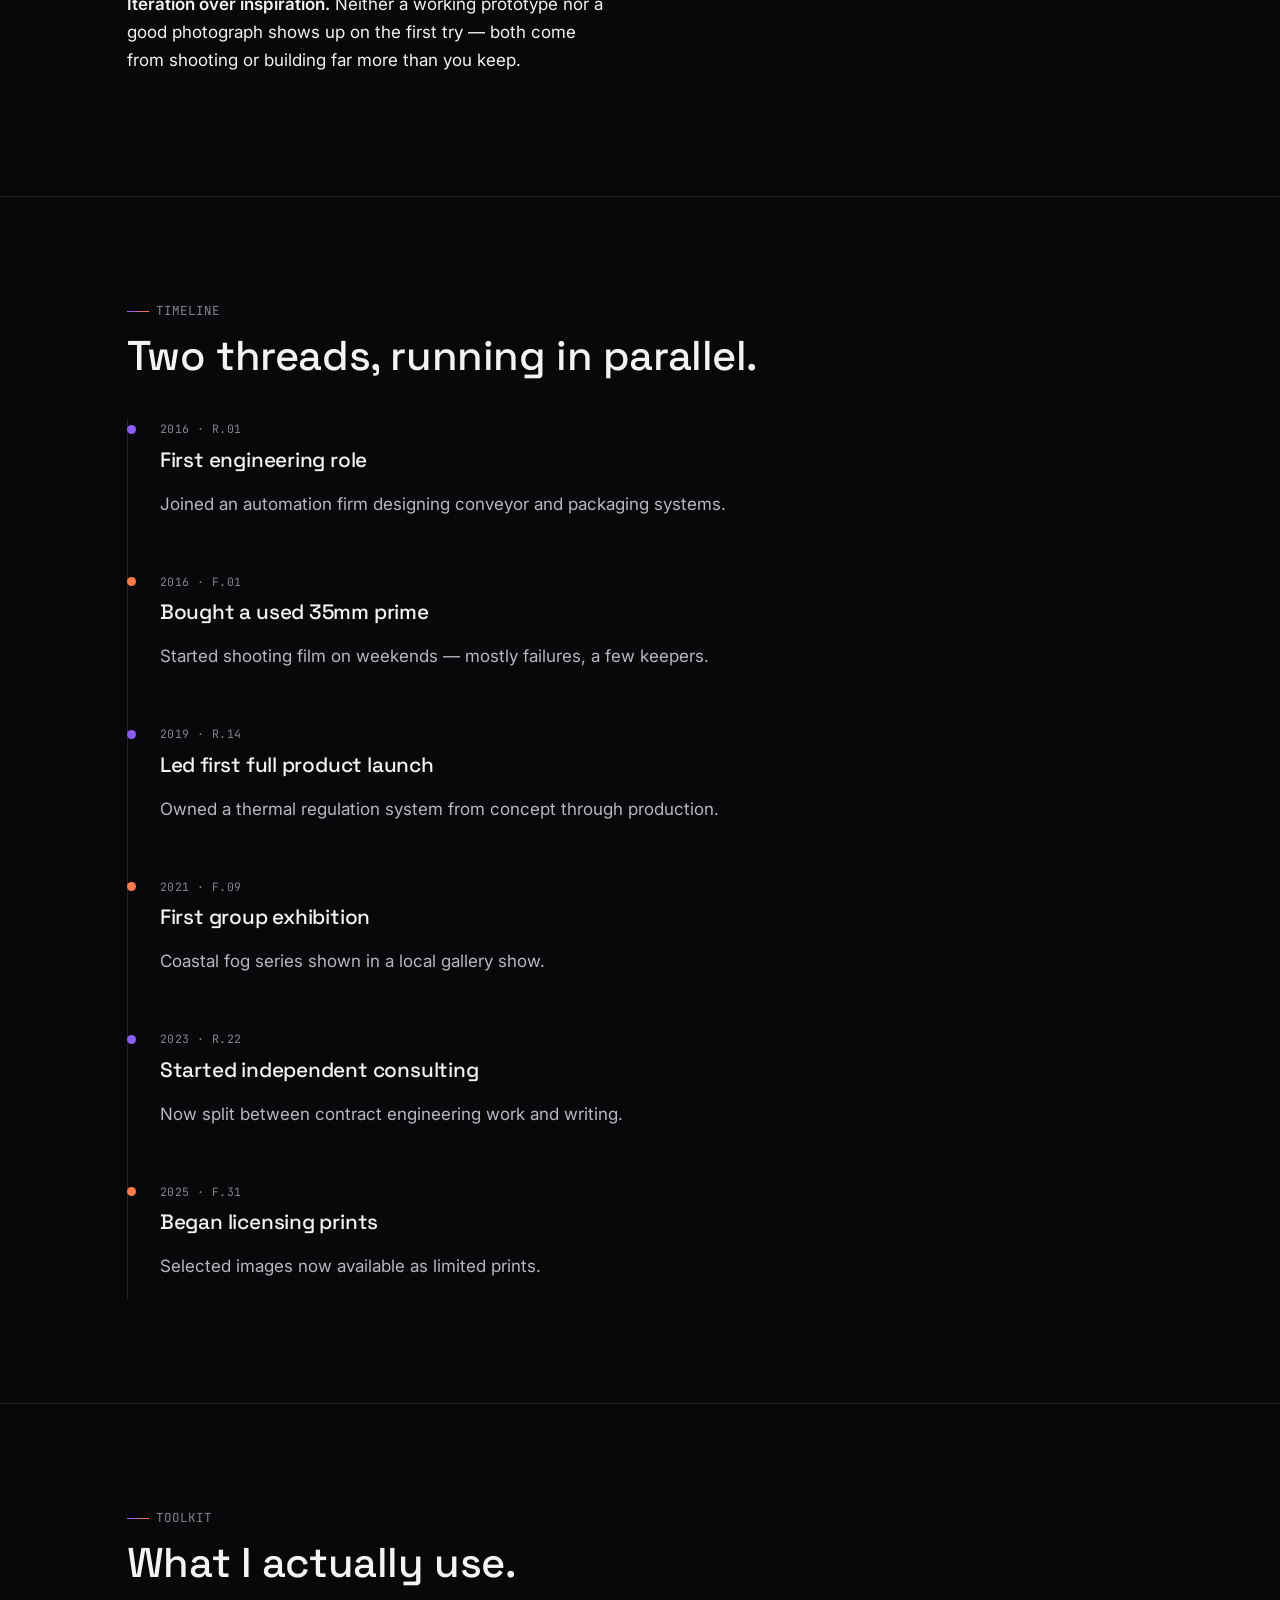
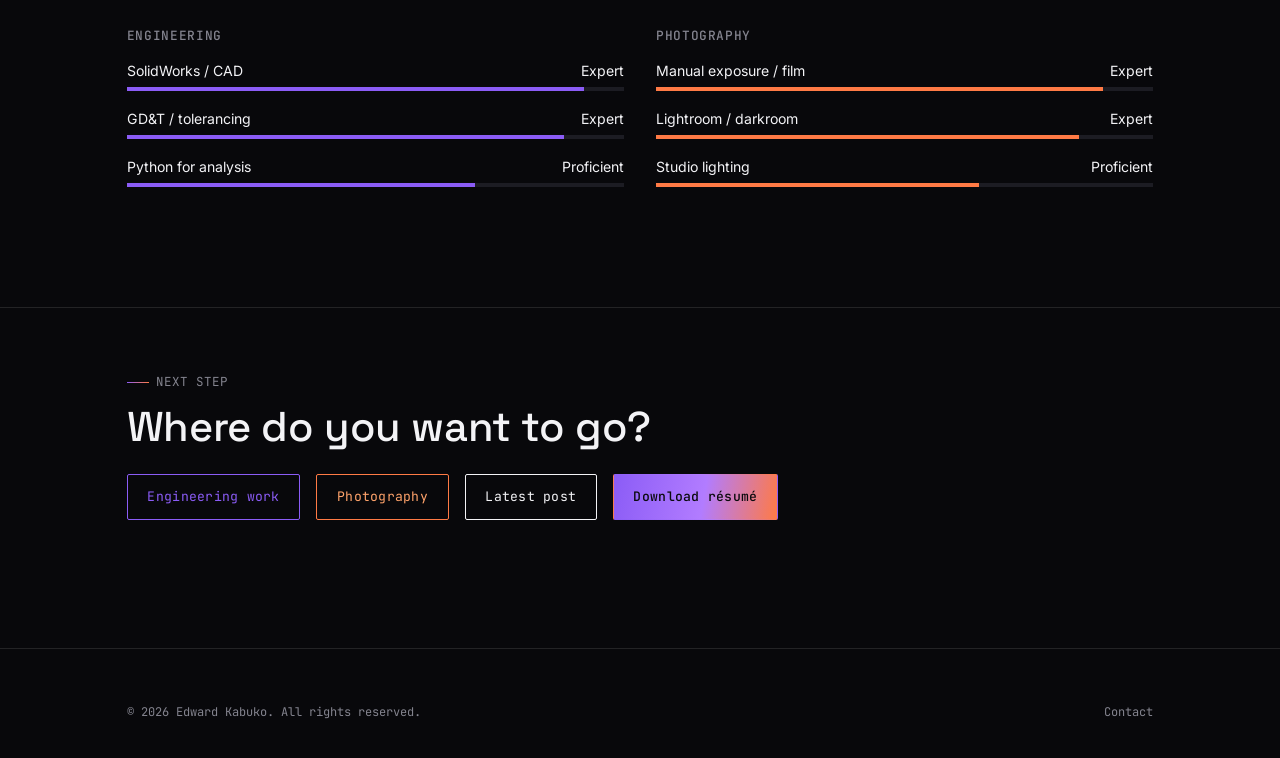
==== commit 94d4823a: "Name" ====
--- a/about.html
+++ b/about.html
@@ -3,7 +3,7 @@
 <head>
 <meta charset="UTF-8">
 <meta name="viewport" content="width=device-width, initial-scale=1.0">
-<title>About — Alex Rivera</title>
+<title>About — Edward Kabuko</title>
 <link rel="preconnect" href="https://fonts.googleapis.com">
 <link href="https://fonts.googleapis.com/css2?family=Space+Grotesk:wght@400;500;600&family=Inter:wght@400;500;600&family=JetBrains+Mono:wght@400;500&display=swap" rel="stylesheet">
 <style>
@@ -569,7 +569,7 @@
 <footer>
   <div class="container">
     <div class="foot-bottom" style="border-top:none; padding-top:0;">
-      <span>© 2026 Alex Rivera. All rights reserved.</span>
+      <span>© 2026 Edward Kabuko. All rights reserved.</span>
       <a href="contact.html">Contact</a>
     </div>
   </div>
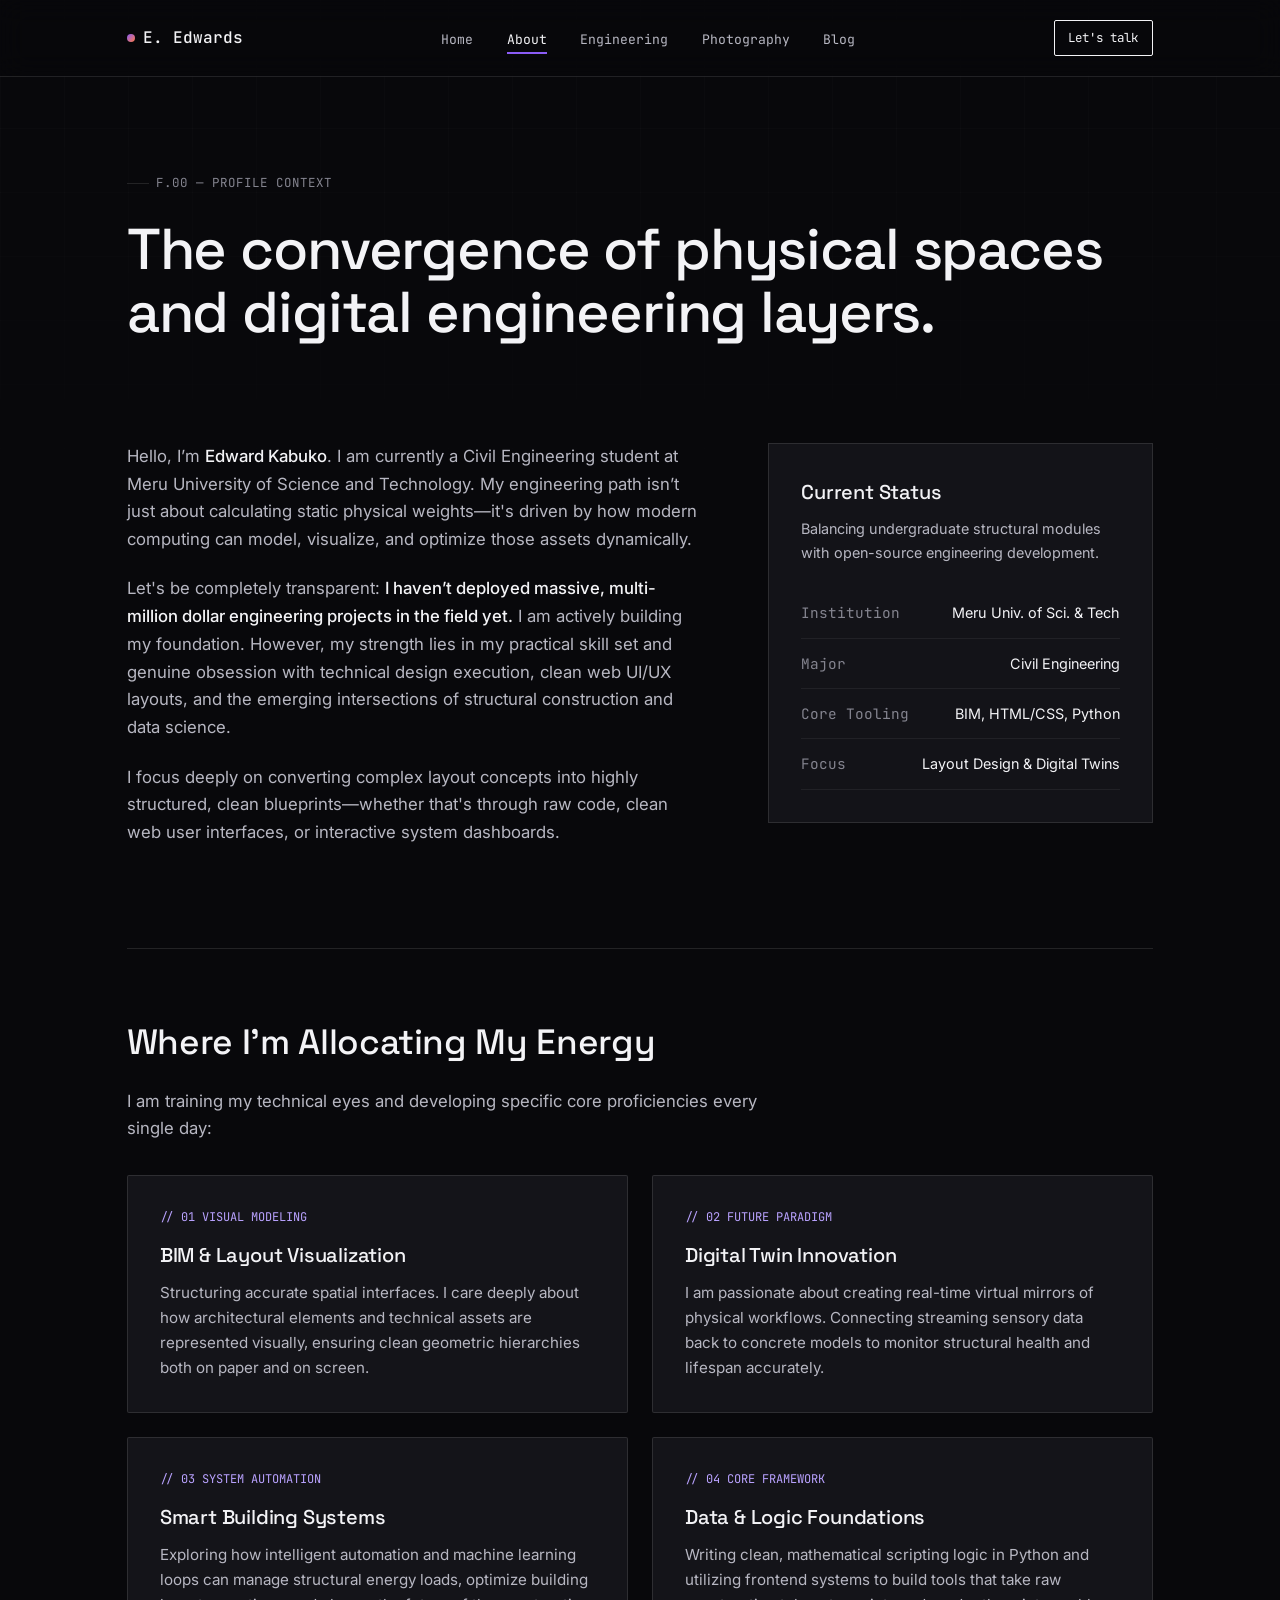
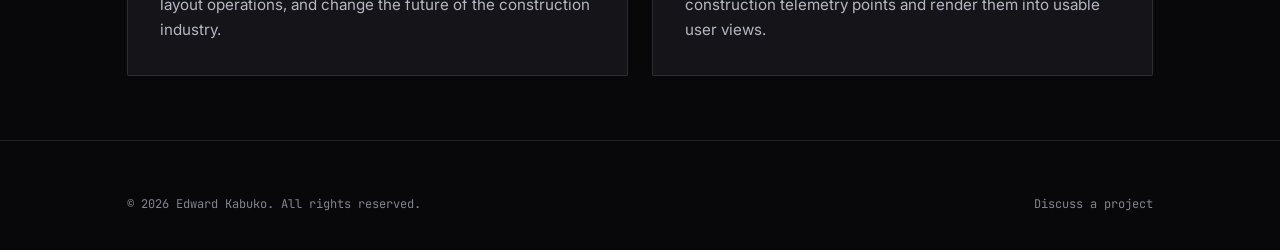
==== commit 585a1635: "bugged2" ====
--- a/about.html
+++ b/about.html
@@ -8,11 +8,7 @@
 <link href="https://fonts.googleapis.com/css2?family=Space+Grotesk:wght@400;500;600&family=Inter:wght@400;500;600&family=JetBrains+Mono:wght@400;500&display=swap" rel="stylesheet">
 <style>
 /* ===================================================================
-   DESIGN TOKENS
-   Concept: "Blueprint & Darkroom" — engineering drafting meets film
-   photography. Cyanotype blue = engineering. Darkroom amber = photo.
-   Frame/revision numbers (F.01, R.02) are the shared visual language
-   between drawing revisions and film frame counters.
+   DESIGN TOKENS (Matched perfectly to the revised index.html)
 =================================================================== */
 :root{
   --ink:#F3F3F6;
@@ -36,7 +32,6 @@
   --font-mono:'JetBrains Mono', monospace;
 
   --max:1180px;
-  --gap:2rem;
 }
 
 *{box-sizing:border-box;}
@@ -50,14 +45,13 @@
   line-height:1.65;
   -webkit-font-smoothing:antialiased;
 }
-img{max-width:100%;display:block;}
 a{color:inherit;text-decoration:none;}
 ul{list-style:none;margin:0;padding:0;}
 button{font-family:inherit;cursor:pointer;}
 
 .container{max-width:var(--max);margin:0 auto;padding:0 6vw;}
 
-/* subtle blueprint grid watermark behind everything */
+/* blueprint grid background */
 .grid-bg{
   position:fixed;inset:0;z-index:-1;pointer-events:none;
   background-image:
@@ -69,17 +63,17 @@
 }
 
 /* ===================== TYPE ===================== */
-h1,h2,h3,h4{
+h1,h2,h3{
   font-family:var(--font-display);
   font-weight:500;
   letter-spacing:-0.01em;
   margin:0 0 0.6em;
   color:var(--ink);
 }
-h1{font-size:clamp(2.6rem, 6vw, 5rem); line-height:1.02; letter-spacing:-0.02em;}
-h2{font-size:clamp(1.7rem, 3.4vw, 2.6rem); line-height:1.1;}
-h3{font-size:1.3rem;}
-p{margin:0 0 1.1em;}
+h1{font-size:clamp(2.4rem, 4.5vw, 4rem); line-height:1.1; letter-spacing:-0.02em;}
+h2{font-size:clamp(1.6rem, 3vw, 2.2rem); margin-bottom:1rem;}
+h3{font-size:1.25rem; margin-bottom:0.5rem;}
+p{margin:0 0 1.3em; color:var(--ink-soft); font-size:1.05rem;}
 .eyebrow{
   font-family:var(--font-mono);
   font-size:0.78rem;
@@ -87,16 +81,9 @@
   text-transform:uppercase;
   color:var(--muted);
   display:flex;align-items:center;gap:0.6em;
-  margin-bottom:0.9em;
+  margin-bottom:1.5rem;
 }
 .eyebrow::before{content:"";width:22px;height:1px;background:var(--line);display:inline-block;}
-.frame-tag{
-  font-family:var(--font-mono);
-  font-size:0.72rem;
-  color:var(--muted);
-  letter-spacing:0.04em;
-}
-.lede{font-size:1.2rem; color:var(--ink-soft); max-width:640px;}
 
 /* ===================== NAV ===================== */
 .site-nav{
@@ -110,323 +97,101 @@
   height:76px;
 }
 .brand{
+  font-family:var(--font-mono); font-size:1rem; font-weight:500;
+  display:flex; align-items:center; gap:0.5em;
+}
+.brand .dot{width:8px;height:8px;border-radius:50%; background:linear-gradient(135deg, var(--blue), var(--amber));}
+.nav-links{display:flex; gap:2.1rem; align-items:center;}
+.nav-links a{font-family:var(--font-mono); font-size:0.82rem; color:var(--ink-soft); position:relative; padding:0.3em 0;}
+.nav-links a.active, .nav-links a:hover{color:var(--ink);}
+.nav-links a.active::after{content:""; position:absolute; left:0; right:0; bottom:-2px; height:2px; background:var(--blue);}
+.nav-cta{font-family:var(--font-mono); font-size:0.78rem; border:1px solid var(--ink); padding:0.55em 1.1em; border-radius:2px;}
+.nav-cta:hover{background:var(--ink); color:var(--white);}
+.nav-toggle{display:none; background:none; border:none; color:var(--ink); font-size:1.5rem;}
+
+/* ===================== ABOUT CONTENT LAYOUT ===================== */
+.about-hero{padding:6rem 0 4rem;}
+.about-grid{
+  display:grid;
+  grid-template-columns: 1.2fr 0.8fr;
+  gap:4rem;
+  padding-bottom:5rem;
+}
+.bio-text strong{color:var(--ink); font-weight:500;}
+
+/* Focus Block / Cards */
+.focus-section{
+  border-top:1px solid var(--line);
+  padding:4rem 0;
+}
+.focus-grid{
+  display:grid;
+  grid-template-columns: repeat(2, 1fr);
+  gap:1.5rem;
+  margin-top:2rem;
+}
+.focus-card{
+  background:var(--white);
+  border:1px solid var(--line);
+  padding:2rem;
+  border-radius:2px;
+}
+.focus-card .icon-label{
   font-family:var(--font-mono);
-  font-size:1rem; font-weight:500; letter-spacing:0.02em;
-  display:flex; align-items:center; gap:0.5em;
-}
-.brand .dot{width:8px;height:8px;border-radius:50%;background:var(--amber);display:inline-block;}
-.nav-links{display:flex; gap:2.1rem; align-items:center;}
-.nav-links a{
-  font-family:var(--font-mono); font-size:0.82rem; letter-spacing:0.03em;
-  color:var(--ink-soft); position:relative; padding:0.3em 0;
-}
-.nav-links a.active, .nav-links a:hover{color:var(--ink);}
-.nav-links a.active::after{
-  content:""; position:absolute; left:0; right:0; bottom:-2px; height:2px; background:var(--blue);
-}
-.nav-cta{
-  font-family:var(--font-mono); font-size:0.78rem;
-  border:1px solid var(--ink); padding:0.55em 1.1em; border-radius:2px;
-  transition:background .18s, color .18s;
-}
-.nav-cta:hover{background:var(--ink); color:var(--white);}
-.nav-toggle{display:none; background:none; border:none;}
-
-/* ===================== BUTTONS ===================== */
-.btn{
-  display:inline-flex; align-items:center; gap:0.5em;
-  font-family:var(--font-mono); font-size:0.82rem; letter-spacing:0.02em;
-  padding:0.85em 1.5em; border-radius:2px; border:1px solid var(--ink);
-  transition:all .18s ease;
-}
-.btn-primary{
-  background:linear-gradient(100deg, var(--blue) 0%, #B27CFF 55%, var(--amber) 100%);
-  color:#0A0A0D; border-color:transparent; font-weight:500;
-}
-.btn-primary:hover{filter:brightness(1.1);}
-.btn-ghost{background:transparent; color:var(--ink);}
-.btn-ghost:hover{background:var(--ink); color:var(--white);}
-.btn-blue{border-color:var(--blue); color:var(--blue);}
-.btn-blue:hover{background:var(--blue); color:var(--white);}
-.btn-amber{border-color:var(--amber); color:var(--amber-deep);}
-.btn-amber:hover{background:var(--amber); color:var(--white); border-color:var(--amber);}
-
-/* ===================== SECTIONS ===================== */
-section{padding:6.5rem 0;}
-section.tight{padding:4rem 0;}
-.section-head{
-  display:flex; justify-content:space-between; align-items:flex-end;
-  gap:2rem; margin-bottom:3rem; flex-wrap:wrap;
-}
-hr.rule{border:none; border-top:1px solid var(--line); margin:0;}
-
-/* ===================== HERO ===================== */
-.hero{padding-top:4.5rem; padding-bottom:5rem;}
-.hero-grid{
-  display:grid; grid-template-columns:1.3fr 1fr; gap:4rem; align-items:end;
-}
-.hero-visual{
-  aspect-ratio:4/5; border:1px solid var(--line);
-  position:relative; overflow:hidden; background:var(--paper-2);
-}
-.hero-actions{display:flex; gap:1rem; margin-top:2.2rem; flex-wrap:wrap;}
-.hero-meta{
-  display:flex; flex-direction:column; gap:1.4rem; padding-bottom:0.5rem;
-}
-.hero-meta .stat{border-top:1px solid var(--line); padding-top:0.8rem;}
-.hero-meta .stat b{display:block; font-family:var(--font-display); font-size:1.6rem;}
-.hero-meta .stat span{font-family:var(--font-mono); font-size:0.75rem; color:var(--muted);}
-
-/* ===================== SPLIT TEASERS (home) ===================== */
-.teasers{display:grid; grid-template-columns:repeat(3,1fr); gap:1px; background:var(--line);}
-.teaser{
-  background:var(--paper); padding:2.6rem 2.2rem; position:relative;
-  transition:background .2s;
-  min-height:280px; display:flex; flex-direction:column; justify-content:space-between;
-}
-.teaser:hover{background:var(--paper-2);}
-.teaser .num{font-family:var(--font-mono); color:var(--muted); font-size:0.8rem;}
-.teaser h3{margin-top:1rem;}
-.teaser .tag{
-  font-family:var(--font-mono); font-size:0.7rem; letter-spacing:0.05em;
-  text-transform:uppercase; padding:0.3em 0.7em; border:1px solid var(--line);
-  display:inline-block; margin-top:1.2rem; width:fit-content;
-}
-.teaser.eng .tag{border-color:var(--blue); color:var(--blue-deep);}
-.teaser.photo .tag{border-color:var(--amber); color:var(--amber-deep);}
-.teaser.blog .tag{border-color:var(--ink-soft); color:var(--ink-soft);}
-.teaser .arrow{font-family:var(--font-mono); font-size:1.3rem; align-self:flex-end;}
-
-/* ===================== FEATURED STRIP ===================== */
-.featured-strip{display:grid; grid-template-columns:repeat(4,1fr); gap:1.4rem;}
-.feat-card{border:1px solid var(--line); background:var(--white);}
-.feat-thumb{aspect-ratio:4/3; background:var(--paper-2); position:relative; overflow:hidden;}
-.feat-card .feat-body{padding:1.1rem 1.2rem;}
-.feat-card h4{font-size:0.98rem; margin:0.3em 0 0.2em;}
-.feat-card .frame-tag{display:block;}
+  font-size:0.75rem;
+  color:var(--blue-deep);
+  display:block;
+  margin-bottom:0.7rem;
+}
+.focus-card p{font-size:0.95rem; margin-bottom:0;}
+
+/* Sidebar items */
+.sidebar-box{
+  background:var(--paper-2);
+  border:1px solid var(--line);
+  padding:2rem;
+  position:sticky;
+  top:120px;
+}
+.info-list{margin-top:1.5rem;}
+.info-item{
+  display:flex;
+  justify-content:space-between;
+  border-bottom:1px solid var(--line-soft);
+  padding:0.8rem 0;
+  font-size:0.9rem;
+}
+.info-item .label{font-family:var(--font-mono); color:var(--muted);}
+.info-item .val{color:var(--ink); text-align:right;}
 
 /* ===================== FOOTER ===================== */
-footer{border-top:1px solid var(--line); padding:3.4rem 0 2.2rem; margin-top:4rem;}
-.foot-grid{display:grid; grid-template-columns:1.4fr 1fr 1fr 1fr; gap:2rem; margin-bottom:2.4rem;}
-.foot-grid h4{font-family:var(--font-mono); font-size:0.78rem; text-transform:uppercase; letter-spacing:0.06em; color:var(--muted); margin-bottom:1rem;}
-.foot-grid a{display:block; padding:0.3em 0; font-size:0.92rem; color:var(--ink-soft);}
-.foot-grid a:hover{color:var(--ink);}
+footer{border-top:1px solid var(--line); padding:3.4rem 0 2.2rem;}
 .foot-bottom{
   display:flex; justify-content:space-between; align-items:center;
-  padding-top:1.6rem; border-top:1px solid var(--line);
   font-family:var(--font-mono); font-size:0.75rem; color:var(--muted);
-  flex-wrap:wrap; gap:0.8rem;
-}
-
-/* ===================== PLACEHOLDER GRAPHIC (svg photo/thumbs) ===================== */
-.ph{width:100%; height:100%; display:block;}
-.hatch{
-  background-image: repeating-linear-gradient(45deg, var(--line-soft) 0, var(--line-soft) 1px, transparent 1px, transparent 13px);
-}
-.ph-note{
-  position:absolute; bottom:0.6rem; right:0.7rem;
-  font-family:var(--font-mono); font-size:0.62rem; color:var(--muted);
-  background:var(--paper); padding:0.15em 0.5em; border:1px solid var(--line);
-}
-
-/* ===================== PROJECT / GALLERY GRID ===================== */
-.filter-bar{display:flex; gap:0.7rem; flex-wrap:wrap; margin-bottom:2.6rem;}
-.filter-chip{
-  font-family:var(--font-mono); font-size:0.78rem; padding:0.5em 1.1em;
-  border:1px solid var(--line); border-radius:20px; color:var(--ink-soft);
-  background:transparent; transition:all .15s;
-}
-.filter-chip.active, .filter-chip:hover{background:var(--ink); color:var(--white); border-color:var(--ink);}
-
-.project-grid{display:grid; grid-template-columns:repeat(3,1fr); gap:1.6rem;}
-.project-card{border:1px solid var(--line); background:var(--white); overflow:hidden;}
-.project-thumb{aspect-ratio:16/11; background:var(--paper-2); position:relative;}
-.project-info{padding:1.3rem 1.4rem 1.6rem;}
-.project-info .frame-tag{margin-bottom:0.5rem; display:block;}
-.stack-list{display:flex; gap:0.5rem; flex-wrap:wrap; margin-top:0.9rem;}
-.stack-pill{
-  font-family:var(--font-mono); font-size:0.68rem; padding:0.25em 0.6em;
-  background:var(--blue-tint); color:var(--blue-deep); border-radius:2px;
-}
-
-.masonry{columns:4 220px; column-gap:1rem;}
-.masonry .m-item{break-inside:avoid; margin-bottom:1rem; border:1px solid var(--line); background:var(--paper-2); position:relative; cursor:pointer;}
-.masonry .m-item .cap{
-  position:absolute; left:0; right:0; bottom:0; padding:0.6em 0.8em;
-  background:linear-gradient(to top, rgba(23,27,29,0.72), transparent);
-  color:var(--white); font-family:var(--font-mono); font-size:0.7rem; opacity:0; transition:opacity .2s;
-}
-.masonry .m-item:hover .cap{opacity:1;}
-
-/* lightbox */
-.lightbox{
-  position:fixed; inset:0; background:rgba(2,2,4,0.94); z-index:100;
-  display:none; align-items:center; justify-content:center; padding:4vh 4vw;
-}
-.lightbox.open{display:flex;}
-.lightbox-inner{max-width:900px; width:100%; color:var(--ink);}
-.lightbox-frame{aspect-ratio:3/2; background:var(--paper-2); margin-bottom:1rem;}
-.lightbox-close{position:absolute; top:2rem; right:3rem; color:var(--ink); font-family:var(--font-mono); background:none; border:1px solid rgba(255,255,255,0.25); padding:0.5em 1em;}
-
-/* ===================== BLOG ===================== */
-.blog-layout{display:grid; grid-template-columns:2fr 1fr; gap:3rem;}
-.post-row{
-  display:grid; grid-template-columns:180px 1fr; gap:1.6rem;
-  padding:1.8rem 0; border-top:1px solid var(--line);
-}
-.post-row:last-child{border-bottom:1px solid var(--line);}
-.post-thumb{aspect-ratio:4/3; background:var(--paper-2);}
-.post-tag{
-  font-family:var(--font-mono); font-size:0.68rem; text-transform:uppercase;
-  color:var(--blue-deep); letter-spacing:0.05em;
-}
-.post-row h3{margin:0.4em 0 0.4em; font-size:1.25rem;}
-.post-meta{font-family:var(--font-mono); font-size:0.75rem; color:var(--muted);}
-.sidebar-card{border:1px solid var(--line); padding:1.6rem; margin-bottom:1.6rem; background:var(--white);}
-.sidebar-card h4{font-size:0.95rem; margin-bottom:0.6rem;}
-.sidebar-card p{font-size:0.9rem; color:var(--ink-soft); margin-bottom:1rem;}
-.tag-cloud{display:flex; flex-wrap:wrap; gap:0.5rem;}
-.tag-cloud span{
-  font-family:var(--font-mono); font-size:0.72rem; padding:0.35em 0.7em;
-  background:var(--paper-2); border-radius:2px; color:var(--ink-soft);
-}
-.field{
-  width:100%; padding:0.75em 0.9em; border:1px solid var(--line); background:var(--paper-2);
-  font-family:var(--font-body); font-size:0.92rem; margin-bottom:0.8rem; border-radius:2px;
-  color:var(--ink);
-}
-
-/* article */
-.article-head{max-width:740px; margin:0 auto 3rem;}
-.article-body{max-width:740px; margin:0 auto; font-size:1.08rem;}
-.article-body h2{margin-top:1.6em;}
-.article-body p{margin-bottom:1.3em;}
-.article-body blockquote{
-  font-family:var(--font-display); font-size:1.3rem; border-left:2px solid var(--amber);
-  padding-left:1.4rem; margin:2rem 0; color:var(--ink-soft);
-}
-.article-cover{aspect-ratio:16/8; background:var(--paper-2); max-width:920px; margin:0 auto 3rem;}
-.promo-box{
-  max-width:740px; margin:2.5rem auto; border:1px solid var(--amber); background:var(--amber-tint);
-  padding:1.6rem 1.8rem; display:flex; justify-content:space-between; align-items:center; gap:1.5rem; flex-wrap:wrap;
-}
-
-/* ===================== ABOUT ===================== */
-.split{display:grid; grid-template-columns:1fr 1fr; gap:4rem; align-items:start;}
-.timeline{border-left:1px solid var(--line); padding-left:2rem; display:flex; flex-direction:column; gap:2.2rem;}
-.timeline .item{position:relative;}
-.timeline .item::before{
-  content:""; position:absolute; left:-2.05rem; top:0.35rem; width:9px; height:9px; border-radius:50%; background:var(--ink);
-}
-.timeline .item.photo::before{background:var(--amber);}
-.timeline .item.eng::before{background:var(--blue);}
-.timeline .item .frame-tag{margin-bottom:0.3rem; display:block;}
-.skills-grid{display:grid; grid-template-columns:repeat(2,1fr); gap:2rem;}
-.skill-block h4{font-family:var(--font-mono); font-size:0.8rem; text-transform:uppercase; letter-spacing:0.05em; color:var(--muted); margin-bottom:0.8rem;}
-.skill-bar{height:4px; background:var(--paper-3); margin-bottom:1rem; position:relative;}
-.skill-bar i{position:absolute; left:0; top:0; bottom:0; background:var(--blue); display:block;}
-.skill-row{font-size:0.88rem; display:flex; justify-content:space-between; margin-bottom:0.3rem;}
-
-/* ===================== CASE STUDY ===================== */
-.cs-meta-bar{display:flex; gap:2.5rem; flex-wrap:wrap; padding:1.6rem 0; border-top:1px solid var(--line); border-bottom:1px solid var(--line); margin-bottom:3rem;}
-.cs-meta-bar div span{display:block; font-family:var(--font-mono); font-size:0.7rem; color:var(--muted); text-transform:uppercase; letter-spacing:0.05em; margin-bottom:0.3rem;}
-.cs-gallery{display:grid; grid-template-columns:2fr 1fr; gap:1rem; margin:2.5rem 0;}
-.cs-gallery .tall{grid-row:span 2;}
-.cs-img{background:var(--paper-2); border:1px solid var(--line); aspect-ratio:4/3;}
-
-/* ===================== CONTACT ===================== */
-.contact-grid{display:grid; grid-template-columns:1fr 1fr; gap:4rem;}
-.contact-form .field, .contact-form textarea{width:100%;}
-.contact-form textarea{padding:0.9em; border:1px solid var(--line); background:var(--paper-2); font-family:var(--font-body); border-radius:2px; min-height:140px; color:var(--ink);}
-.contact-form label{font-family:var(--font-mono); font-size:0.75rem; text-transform:uppercase; letter-spacing:0.04em; color:var(--muted); display:block; margin-bottom:0.4rem;}
-.contact-form .fgroup{margin-bottom:1.3rem;}
-
-/* ===================== RESPONSIVE ===================== */
-@media (max-width:980px){
-  .hero-grid, .split, .contact-grid, .blog-layout{grid-template-columns:1fr;}
-  .teasers{grid-template-columns:1fr;}
-  .featured-strip{grid-template-columns:repeat(2,1fr);}
-  .project-grid{grid-template-columns:repeat(2,1fr);}
-  .foot-grid{grid-template-columns:1fr 1fr;}
-  .masonry{columns:2;}
-  .cs-gallery{grid-template-columns:1fr;}
-  .skills-grid{grid-template-columns:1fr;}
+}
+
+/* RESPONSIVE */
+@media (max-width:920px){
+  .about-grid{grid-template-columns: 1fr;}
+  .focus-grid{grid-template-columns: 1fr;}
+  .sidebar-box{position:static;}
 }
 @media (max-width:640px){
-  .nav-links{
-    position:fixed; top:76px; left:0; right:0; background:var(--paper);
-    flex-direction:column; align-items:flex-start; padding:1.5rem 6vw;
-    border-bottom:1px solid var(--line); display:none; gap:1.2rem;
-  }
+  .nav-links{position:fixed; top:76px; left:0; right:0; background:var(--paper); flex-direction:column; align-items:flex-start; padding:1.5rem 6vw; border-bottom:1px solid var(--line); display:none; gap:1.2rem;}
   .nav-links.open{display:flex;}
   .nav-cta{display:none;}
   .nav-toggle{display:block;}
-  .featured-strip{grid-template-columns:1fr;}
-  .project-grid{grid-template-columns:1fr;}
-  .foot-grid{grid-template-columns:1fr 1fr;}
-  .post-row{grid-template-columns:1fr;}
-  .masonry{columns:1;}
-}
-
-/* reduced motion */
-@media (prefers-reduced-motion: reduce){
-  html{scroll-behavior:auto;}
-  *{transition:none !important; animation:none !important;}
-}
-
-/* focus visibility */
-a:focus-visible, button:focus-visible, input:focus-visible, textarea:focus-visible{
-  outline:2px solid var(--blue); outline-offset:2px;
-}
-
-/* ===================== GLOW / GRADIENT SYSTEM ===================== */
-.glow-field{
-  position:fixed; inset:0; z-index:-2; pointer-events:none; overflow:hidden;
-}
-.glow{
-  position:absolute; border-radius:50%; filter:blur(90px); pointer-events:none;
-}
-.glow-a{ width:640px; height:640px; top:-220px; left:-160px; background:radial-gradient(circle, rgba(139,92,246,0.32), transparent 70%); }
-.glow-b{ width:560px; height:560px; top:-100px; right:-220px; background:radial-gradient(circle, rgba(255,122,69,0.22), transparent 70%); }
-
-.grad{
-  background:linear-gradient(100deg, var(--blue) 0%, #C9A6FF 45%, var(--amber) 100%);
-  -webkit-background-clip:text; background-clip:text; color:transparent;
-}
-.grad-underline{
-  text-decoration:none; border-bottom:2px solid transparent;
-  border-image:linear-gradient(90deg, var(--blue), var(--amber)) 1;
-}
-
-/* subtle noise-free vignette so pure black doesn't look flat */
-body::before{
-  content:""; position:fixed; inset:0; z-index:-3; pointer-events:none;
-  background:radial-gradient(ellipse at 50% -10%, rgba(139,92,246,0.10), transparent 55%);
-}
-
-/* glowing border treatment for elevated cards on hover */
-.feat-card, .project-card, .sidebar-card, .m-item{
-  transition:border-color .2s, box-shadow .2s;
-}
-.feat-card:hover, .project-card:hover{
-  border-color:rgba(139,92,246,0.5);
-  box-shadow:0 0 0 1px rgba(139,92,246,0.15), 0 12px 40px -12px rgba(139,92,246,0.25);
-}
-.teaser.photo:hover{ box-shadow: inset 0 0 0 1px rgba(255,122,69,0.4); }
-.teaser.eng:hover{ box-shadow: inset 0 0 0 1px rgba(139,92,246,0.4); }
-
-.eyebrow::before{background:linear-gradient(90deg, var(--blue), var(--amber));}
-.brand .dot{background:linear-gradient(135deg, var(--blue), var(--amber)); box-shadow:0 0 8px rgba(139,92,246,0.7);}
-
+}
 </style>
 </head>
 <body>
 <div class="grid-bg"></div>
-<div class="glow-field"><div class="glow glow-a"></div><div class="glow glow-b"></div></div>
-
+
+<!-- Navigation -->
 <nav class="site-nav">
   <div class="container">
-    <a href="index.html" class="brand"><span class="dot"></span> Edward Kabuko</a>
+    <a href="index.html" class="brand"><span class="dot"></span>E. Edwards</a>
     <ul class="nav-links">
       <li><a href="index.html">Home</a></li>
       <li><a href="about.html" class="active">About</a></li>
@@ -439,144 +204,87 @@
   </div>
 </nav>
 
-<header class="hero" style="padding-bottom:3rem;">
-  <div class="container">
-    <div class="eyebrow">F.00 — about</div>
-    <h1 style="max-width:780px;">I spend my days solving problems with equations, and <span class="grad">my evenings solving them with light</span>.</h1>
+<!-- Main About Content -->
+<main class="container">
+  <header class="about-hero">
+    <div class="eyebrow">F.00 — Profile Context</div>
+    <h1>The convergence of physical spaces and digital engineering layers.</h1>
+  </header>
+
+  <div class="about-grid">
+    <!-- Left side: The honest profile story -->
+    <div class="bio-text">
+      <p>Hello, I’m <strong>Edward Kabuko</strong>. I am currently a Civil Engineering student at Meru University of Science and Technology. My engineering path isn’t just about calculating static physical weights—it's driven by how modern computing can model, visualize, and optimize those assets dynamically.</p>
+      
+      <p>Let's be completely transparent: <strong>I haven’t deployed massive, multi-million dollar engineering projects in the field yet.</strong> I am actively building my foundation. However, my strength lies in my practical skill set and genuine obsession with technical design execution, clean web UI/UX layouts, and the emerging intersections of structural construction and data science.</p>
+
+      <p>I focus deeply on converting complex layout concepts into highly structured, clean blueprints—whether that's through raw code, clean web user interfaces, or interactive system dashboards.</p>
+    </div>
+
+    <!-- Right side: Quick Technical Identity card -->
+    <div class="sidebar">
+      <div class="sidebar-box">
+        <h3>Current Status</h3>
+        <p style="font-size: 0.9rem; margin-bottom: 1rem;">Balancing undergraduate structural modules with open-source engineering development.</p>
+        <div class="info-list">
+          <div class="info-item"><span class="label">Institution</span><span class="val">Meru Univ. of Sci. &amp; Tech</span></div>
+          <div class="info-item"><span class="label">Major</span><span class="val">Civil Engineering</span></div>
+          <div class="info-item"><span class="label">Core Tooling</span><span class="val">BIM, HTML/CSS, Python</span></div>
+          <div class="info-item"><span class="label">Focus</span><span class="val">Layout Design &amp; Digital Twins</span></div>
+        </div>
+      </div>
+    </div>
   </div>
-</header>
-
-<section class="tight">
-  <div class="container split">
-    <div>
-      <h2>The engineer</h2>
-      <p>I'm a mechanical engineer with ten years in product development, mostly in automation and precision assembly. I'm drawn to constrained problems — the ones where the physics, the budget, and the deadline all push back at once. Certified Six Sigma Green Belt; I've shipped systems used across manufacturing lines on three continents.</p>
-      <p>What I actually like about the work: tolerance stacking, failure analysis, and the moment a prototype finally does the thing you drew on paper six weeks earlier.</p>
-    </div>
-    <div>
-      <h2>The Designer/ML Engineer</h2>
-      <p>I picked up a camera the same year I started my first engineering job — partly as a counterweight, mostly because I couldn't stop noticing light. Landscape and street work, shot mostly on a single 35mm prime because limits make you better at seeing.</p>
-      <p>Photography doesn't hand me a spec sheet. It's the one part of my week where "good enough" is actually a valid answer, and I've come to need that.</p>
-    </div>
-  </div>
-</section>
-
-<hr class="rule">
-
-<section>
-  <div class="container">
-    <div class="eyebrow">Where they meet</div>
-    <h2 style="max-width:640px;">Both jobs start with a constraint and end with something built.</h2>
-    <div class="split" style="margin-top:2.5rem;">
-      <div>
-        <p><strong style="font-weight:600;">Structure, either way.</strong> A well-composed frame and a well-toleranced assembly are both exercises in noticing what's load-bearing and cutting the rest.</p>
-        <p><strong style="font-weight:600;">Iteration over inspiration.</strong> Neither a working prototype nor a good photograph shows up on the first try — both come from shooting or building far more than you keep.</p>
-      </div>
-      <div>
-        <p><strong style="font-weight:600;">Patience with the invisible.</strong> Waiting for the right light and waiting for a stress test are the same muscle: doing nothing, correctly, until the moment is right.</p>
-      </div>
-    </div>
-  </div>
-</section>
-
-<hr class="rule">
-
-<section>
-  <div class="container">
-    <div class="eyebrow">Timeline</div>
-    <h2 style="margin-bottom:2.5rem;">Two threads, running in parallel.</h2>
-    <div class="timeline">
-      <div class="item eng">
-        <span class="frame-tag">2016 · R.01</span>
-        <h3>First engineering role</h3>
-        <p style="color:var(--ink-soft);">Joined an automation firm designing conveyor and packaging systems.</p>
-      </div>
-      <div class="item photo">
-        <span class="frame-tag">2016 · F.01</span>
-        <h3>Bought a used 35mm prime</h3>
-        <p style="color:var(--ink-soft);">Started shooting film on weekends — mostly failures, a few keepers.</p>
-      </div>
-      <div class="item eng">
-        <span class="frame-tag">2019 · R.14</span>
-        <h3>Led first full product launch</h3>
-        <p style="color:var(--ink-soft);">Owned a thermal regulation system from concept through production.</p>
-      </div>
-      <div class="item photo">
-        <span class="frame-tag">2021 · F.09</span>
-        <h3>First group exhibition</h3>
-        <p style="color:var(--ink-soft);">Coastal fog series shown in a local gallery show.</p>
-      </div>
-      <div class="item eng">
-        <span class="frame-tag">2023 · R.22</span>
-        <h3>Started independent consulting</h3>
-        <p style="color:var(--ink-soft);">Now split between contract engineering work and writing.</p>
-      </div>
-      <div class="item photo">
-        <span class="frame-tag">2025 · F.31</span>
-        <h3>Began licensing prints</h3>
-        <p style="color:var(--ink-soft);">Selected images now available as limited prints.</p>
-      </div>
-    </div>
-  </div>
-</section>
-
-<hr class="rule">
-
-<section>
-  <div class="container">
-    <div class="eyebrow">Toolkit</div>
-    <h2 style="margin-bottom:2.5rem;">What I actually use.</h2>
-    <div class="skills-grid">
-      <div class="skill-block">
-        <h4>Engineering</h4>
-        <div class="skill-row"><span>SolidWorks / CAD</span><span>Expert</span></div>
-        <div class="skill-bar"><i style="width:92%;"></i></div>
-        <div class="skill-row"><span>GD&amp;T / tolerancing</span><span>Expert</span></div>
-        <div class="skill-bar"><i style="width:88%;"></i></div>
-        <div class="skill-row"><span>Python for analysis</span><span>Proficient</span></div>
-        <div class="skill-bar"><i style="width:70%;"></i></div>
-      </div>
-      <div class="skill-block">
-        <h4>Photography</h4>
-        <div class="skill-row"><span>Manual exposure / film</span><span>Expert</span></div>
-        <div class="skill-bar"><i style="width:90%; background:var(--amber);"></i></div>
-        <div class="skill-row"><span>Lightroom / darkroom</span><span>Expert</span></div>
-        <div class="skill-bar"><i style="width:85%; background:var(--amber);"></i></div>
-        <div class="skill-row"><span>Studio lighting</span><span>Proficient</span></div>
-        <div class="skill-bar"><i style="width:65%; background:var(--amber);"></i></div>
-      </div>
-    </div>
-  </div>
-</section>
-
-<hr class="rule">
-
-<section class="tight">
-  <div class="container" style="display:flex; justify-content:space-between; align-items:center; flex-wrap:wrap; gap:1.5rem;">
-    <div>
-      <div class="eyebrow">Next step</div>
-      <h2 style="margin-bottom:0;">Where do you want to go?</h2>
-    </div>
-    <div style="display:flex; gap:1rem; flex-wrap:wrap;">
-      <a href="engineering.html" class="btn btn-blue">Engineering work</a>
-      <a href="photography.html" class="btn btn-amber">Photography</a>
-      <a href="blog.html" class="btn btn-ghost">Latest post</a>
-      <a href="resume.pdf" class="btn btn-primary">Download résumé</a>
-    </div>
-  </div>
-</section>
-
+
+  <!-- Focused Intentions Grid -->
+  <section class="focus-section">
+    <h2>Where I'm Allocating My Energy</h2>
+    <p style="max-width: 680px; margin-bottom: 2rem;">I am training my technical eyes and developing specific core proficiencies every single day:</p>
+
+    <div class="focus-grid">
+      <!-- Pillar 1 -->
+      <div class="focus-card">
+        <span class="icon-label">// 01 VISUAL MODELING</span>
+        <h3>BIM & Layout Visualization</h3>
+        <p>Structuring accurate spatial interfaces. I care deeply about how architectural elements and technical assets are represented visually, ensuring clean geometric hierarchies both on paper and on screen.</p>
+      </div>
+
+      <!-- Pillar 2 -->
+      <div class="focus-card">
+        <span class="icon-label">// 02 FUTURE PARADIGM</span>
+        <h3>Digital Twin Innovation</h3>
+        <p>I am passionate about creating real-time virtual mirrors of physical workflows. Connecting streaming sensory data back to concrete models to monitor structural health and lifespan accurately.</p>
+      </div>
+
+      <!-- Pillar 3 -->
+      <div class="focus-card">
+        <span class="icon-label">// 03 SYSTEM AUTOMATION</span>
+        <h3>Smart Building Systems</h3>
+        <p>Exploring how intelligent automation and machine learning loops can manage structural energy loads, optimize building layout operations, and change the future of the construction industry.</p>
+      </div>
+
+      <!-- Pillar 4 -->
+      <div class="focus-card">
+        <span class="icon-label">// 04 CORE FRAMEWORK</span>
+        <h3>Data & Logic Foundations</h3>
+        <p>Writing clean, mathematical scripting logic in Python and utilizing frontend systems to build tools that take raw construction telemetry points and render them into usable user views.</p>
+      </div>
+    </div>
+  </section>
+</main>
+
+<!-- Footer Interface Block -->
 <footer>
   <div class="container">
-    <div class="foot-bottom" style="border-top:none; padding-top:0;">
+    <div class="foot-bottom">
       <span>© 2026 Edward Kabuko. All rights reserved.</span>
-      <a href="contact.html">Contact</a>
+      <a href="contact.html">Discuss a project</a>
     </div>
   </div>
 </footer>
 
 <script>
-// Mobile nav toggle
+// Handle responsive mobile navigation drawer toggle
 document.addEventListener('DOMContentLoaded', () => {
   const toggle = document.querySelector('.nav-toggle');
   const links = document.querySelector('.nav-links');
@@ -585,75 +293,7 @@
       links.classList.toggle('open');
     });
   }
-
-  // Generic filter chips (used on photography + engineering pages)
-  document.querySelectorAll('.filter-bar').forEach(bar => {
-    const chips = bar.querySelectorAll('.filter-chip');
-    const targetSelector = bar.dataset.target;
-    const items = targetSelector ? document.querySelectorAll(targetSelector) : [];
-    chips.forEach(chip => {
-      chip.addEventListener('click', () => {
-        chips.forEach(c => c.classList.remove('active'));
-        chip.classList.add('active');
-        const cat = chip.dataset.filter;
-        items.forEach(item => {
-          if (cat === 'all' || item.dataset.category === cat) {
-            item.style.display = '';
-          } else {
-            item.style.display = 'none';
-          }
-        });
-      });
-    });
-  });
-
-  // Lightbox for photography grid
-  const lightbox = document.getElementById('lightbox');
-  if (lightbox) {
-    const lbTitle = document.getElementById('lb-title');
-    const lbMeta = document.getElementById('lb-meta');
-    document.querySelectorAll('.masonry .m-item').forEach(item => {
-      item.addEventListener('click', () => {
-        lbTitle.textContent = item.dataset.title || 'Untitled';
-        lbMeta.textContent = item.dataset.meta || '';
-        lightbox.classList.add('open');
-      });
-    });
-    lightbox.addEventListener('click', (e) => {
-      if (e.target === lightbox || e.target.closest('.lightbox-close')) {
-        lightbox.classList.remove('open');
-      }
-    });
-    document.addEventListener('keydown', (e) => {
-      if (e.key === 'Escape') lightbox.classList.remove('open');
-    });
-  }
-
-  // Contact form (front-end only stub — wire to Formspree/Netlify/etc. at launch)
-  const form = document.getElementById('contact-form');
-  if (form) {
-    form.addEventListener('submit', (e) => {
-      e.preventDefault();
-      const btn = form.querySelector('button[type="submit"]');
-      btn.textContent = 'Message sent';
-      form.reset();
-      setTimeout(() => { btn.textContent = 'Send message'; }, 3000);
-    });
-  }
-
-  // Newsletter form stub
-  document.querySelectorAll('.newsletter-form').forEach(nf => {
-    nf.addEventListener('submit', (e) => {
-      e.preventDefault();
-      const btn = nf.querySelector('button');
-      const original = btn.textContent;
-      btn.textContent = 'Subscribed';
-      nf.reset();
-      setTimeout(() => { btn.textContent = original; }, 2500);
-    });
-  });
 });
-
 </script>
 </body>
-</html>
+</html>
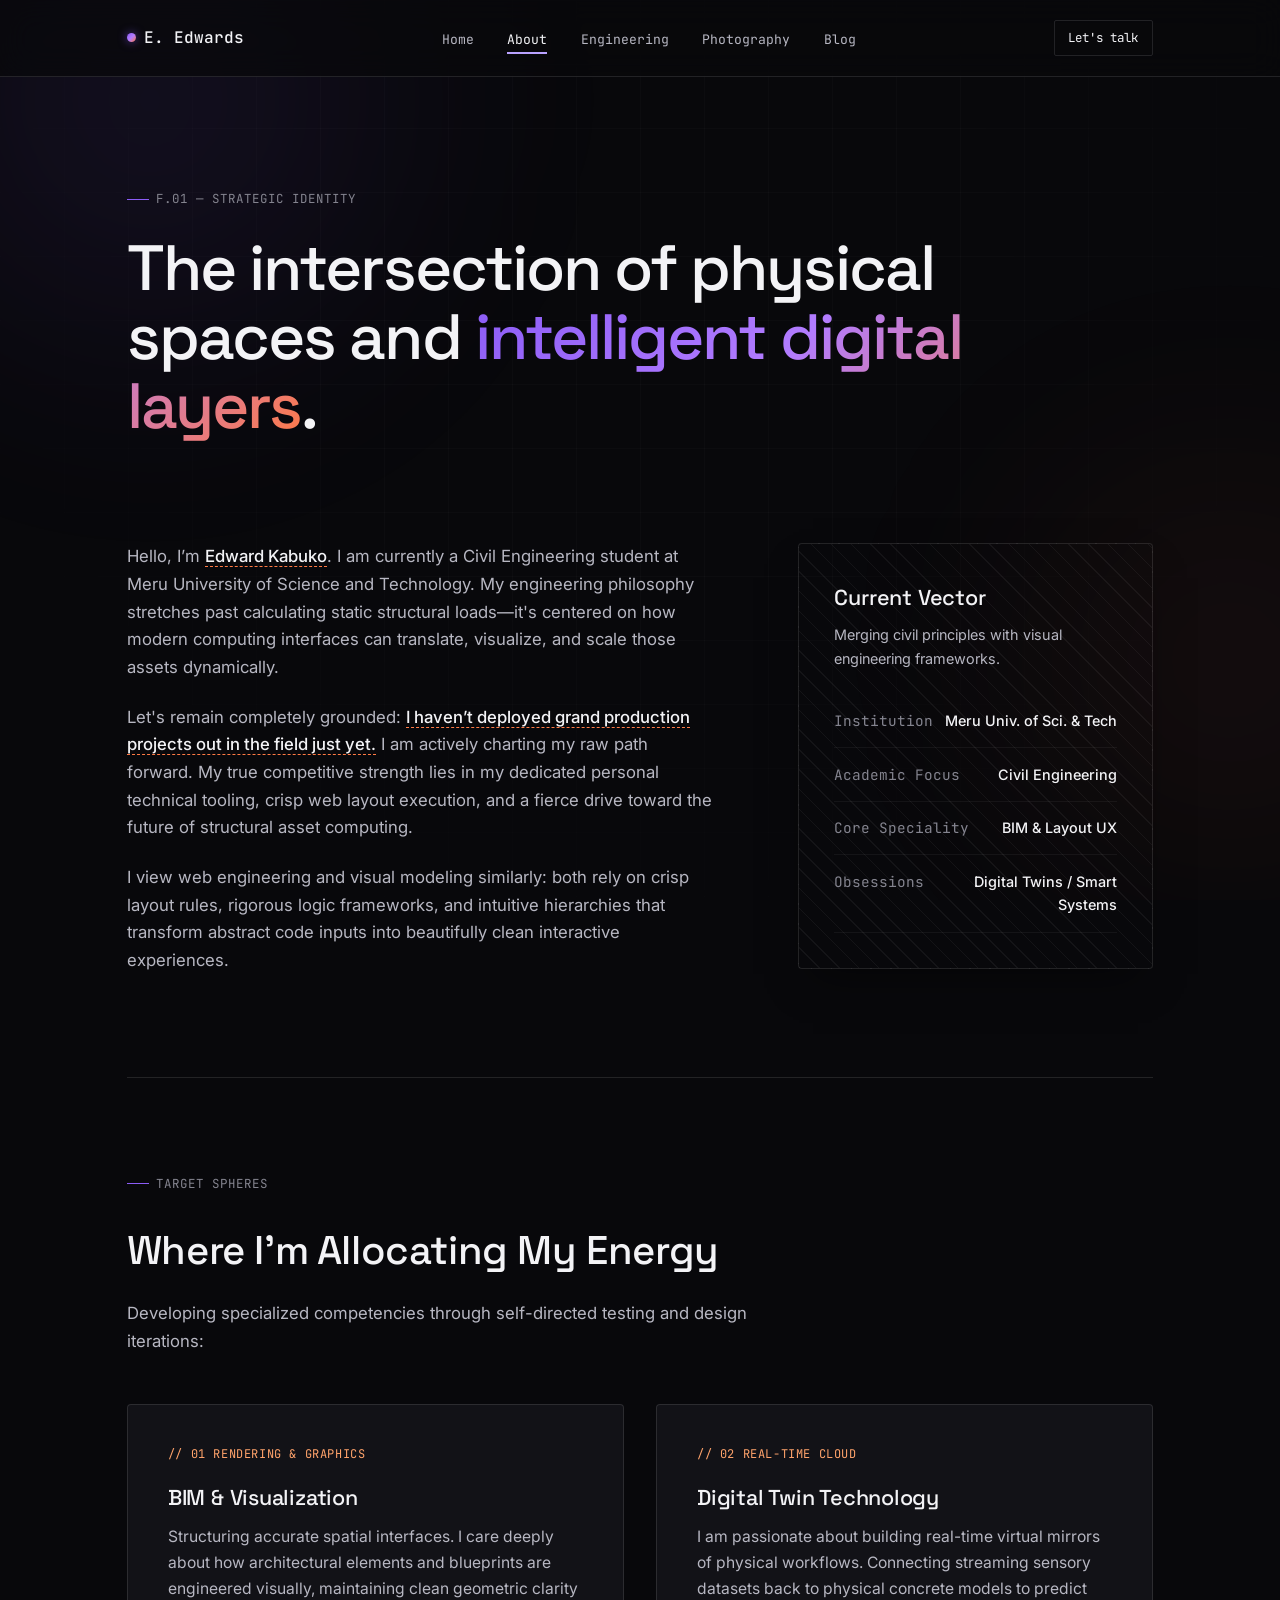
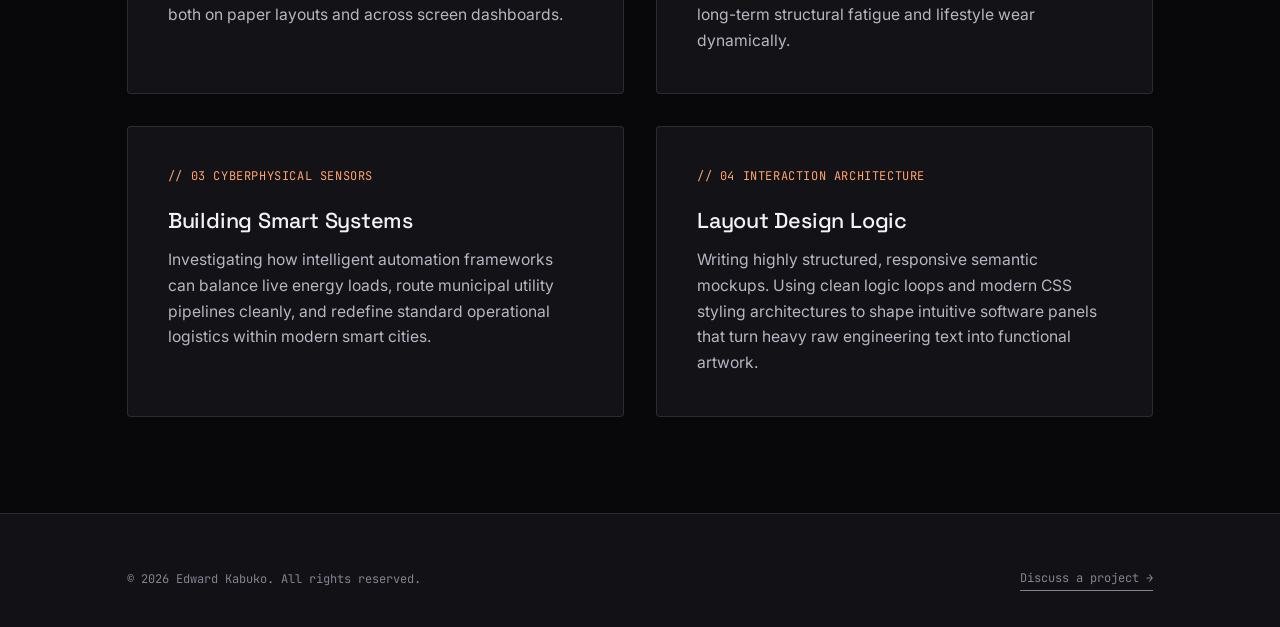
==== commit d93446a9: "BUGGED22" ====
--- a/about.html
+++ b/about.html
@@ -8,24 +8,27 @@
 <link href="https://fonts.googleapis.com/css2?family=Space+Grotesk:wght@400;500;600&family=Inter:wght@400;500;600&family=JetBrains+Mono:wght@400;500&display=swap" rel="stylesheet">
 <style>
 /* ===================================================================
-   DESIGN TOKENS (Matched perfectly to the revised index.html)
+   DESIGN TOKENS (Premium Cinematic Dark Mode)
 =================================================================== */
 :root{
   --ink:#F3F3F6;
   --ink-soft:#B7B7C2;
   --muted:#84848F;
   --paper:#08080B;
-  --paper-2:#131318;
-  --paper-3:#1C1C23;
-  --white:#141419;
+  --paper-2:#111116;
+  --paper-3:#171721;
+  --white:#121217;
   --line:rgba(255,255,255,0.11);
-  --line-soft:rgba(255,255,255,0.06);
+  --line-soft:rgba(255,255,255,0.05);
+  
+  /* Cyberpunk / Engineering High-Contrast Accents */
   --blue:#8B5CF6;
   --blue-deep:#B9A2FF;
-  --blue-tint:rgba(139,92,246,0.14);
+  --blue-tint:rgba(139,92,246,0.15);
   --amber:#FF7A45;
   --amber-deep:#FFA36B;
-  --amber-tint:rgba(255,122,69,0.14);
+  --amber-tint:rgba(255,122,69,0.15);
+  --grad-primary: linear-gradient(135deg, var(--blue) 0%, #B27CFF 50%, var(--amber) 100%);
 
   --font-display:'Space Grotesk', sans-serif;
   --font-body:'Inter', -apple-system, sans-serif;
@@ -44,6 +47,7 @@
   font-size:17px;
   line-height:1.65;
   -webkit-font-smoothing:antialiased;
+  overflow-x: hidden;
 }
 a{color:inherit;text-decoration:none;}
 ul{list-style:none;margin:0;padding:0;}
@@ -51,18 +55,28 @@
 
 .container{max-width:var(--max);margin:0 auto;padding:0 6vw;}
 
-/* blueprint grid background */
+/* Animated/Glow Ambient Elements */
 .grid-bg{
   position:fixed;inset:0;z-index:-1;pointer-events:none;
   background-image:
     linear-gradient(var(--line-soft) 1px, transparent 1px),
     linear-gradient(90deg, var(--line-soft) 1px, transparent 1px);
   background-size:64px 64px;
-  opacity:0.35;
-  mask-image:linear-gradient(to bottom, black, transparent 70%);
-}
-
-/* ===================== TYPE ===================== */
+  opacity:0.4;
+  mask-image:radial-gradient(circle at 50% 30%, black 40%, transparent 85%);
+}
+
+.glow-field{ position:fixed; inset:0; z-index:-2; pointer-events:none; overflow:hidden; }
+.glow{ position:absolute; border-radius:50%; filter:blur(120px); pointer-events:none; opacity: 0.6; }
+.glow-a{ width:700px; height:700px; top:-250px; left:-200px; background:radial-gradient(circle, rgba(139,92,246,0.22), transparent 70%); }
+.glow-b{ width:600px; height:600px; top:40%; right:-250px; background:radial-gradient(circle, rgba(255,122,69,0.15), transparent 70%); }
+
+/* ===================== TYPE & ANIMATIONS ===================== */
+@keyframes revealUp {
+  from { opacity: 0; transform: translateY(24px); filter: blur(4px); }
+  to { opacity: 1; transform: translateY(0); filter: blur(0); }
+}
+
 h1,h2,h3{
   font-family:var(--font-display);
   font-weight:500;
@@ -70,10 +84,23 @@
   margin:0 0 0.6em;
   color:var(--ink);
 }
-h1{font-size:clamp(2.4rem, 4.5vw, 4rem); line-height:1.1; letter-spacing:-0.02em;}
-h2{font-size:clamp(1.6rem, 3vw, 2.2rem); margin-bottom:1rem;}
-h3{font-size:1.25rem; margin-bottom:0.5rem;}
+h1{
+  font-size:clamp(2.5rem, 5vw, 4.2rem); 
+  line-height:1.08; 
+  letter-spacing:-0.03em;
+  animation: revealUp 0.8s cubic-bezier(0.16, 1, 0.3, 1) forwards;
+}
+h2{font-size:clamp(1.8rem, 3.5vw, 2.5rem); margin-bottom:1rem;}
+h3{font-size:1.35rem; margin-bottom:0.5rem;}
 p{margin:0 0 1.3em; color:var(--ink-soft); font-size:1.05rem;}
+
+.grad-text {
+  background: var(--grad-primary);
+  -webkit-background-clip: text;
+  background-clip: text;
+  color: transparent;
+}
+
 .eyebrow{
   font-family:var(--font-mono);
   font-size:0.78rem;
@@ -83,13 +110,13 @@
   display:flex;align-items:center;gap:0.6em;
   margin-bottom:1.5rem;
 }
-.eyebrow::before{content:"";width:22px;height:1px;background:var(--line);display:inline-block;}
+.eyebrow::before{content:"";width:22px;height:1px;background:var(--blue);display:inline-block;}
 
 /* ===================== NAV ===================== */
 .site-nav{
   position:sticky; top:0; z-index:50;
-  background:rgba(8,8,11,0.72);
-  backdrop-filter:blur(14px);
+  background:rgba(8,8,11,0.75);
+  backdrop-filter:blur(16px);
   border-bottom:1px solid var(--line);
 }
 .site-nav .container{
@@ -100,80 +127,124 @@
   font-family:var(--font-mono); font-size:1rem; font-weight:500;
   display:flex; align-items:center; gap:0.5em;
 }
-.brand .dot{width:8px;height:8px;border-radius:50%; background:linear-gradient(135deg, var(--blue), var(--amber));}
+.brand .dot{
+  width:9px; height:9px; border-radius:50%; 
+  background: var(--grad-primary);
+  box-shadow: 0 0 10px rgba(139,92,246,0.6);
+}
 .nav-links{display:flex; gap:2.1rem; align-items:center;}
-.nav-links a{font-family:var(--font-mono); font-size:0.82rem; color:var(--ink-soft); position:relative; padding:0.3em 0;}
+.nav-links a{font-family:var(--font-mono); font-size:0.82rem; color:var(--ink-soft); position:relative; padding:0.3em 0; transition: color 0.2s;}
 .nav-links a.active, .nav-links a:hover{color:var(--ink);}
-.nav-links a.active::after{content:""; position:absolute; left:0; right:0; bottom:-2px; height:2px; background:var(--blue);}
-.nav-cta{font-family:var(--font-mono); font-size:0.78rem; border:1px solid var(--ink); padding:0.55em 1.1em; border-radius:2px;}
-.nav-cta:hover{background:var(--ink); color:var(--white);}
+.nav-links a.active::after{content:""; position:absolute; left:0; right:0; bottom:-2px; height:2px; background:var(--blue-deep);}
+.nav-cta{
+  font-family:var(--font-mono); font-size:0.78rem; border:1px solid var(--line); 
+  padding:0.55em 1.1em; border-radius:2px; transition: all 0.2s;
+}
+.nav-cta:hover{background:var(--ink); color:var(--paper); border-color:var(--ink); box-shadow: 0 4px 15px rgba(255,255,255,0.1);}
 .nav-toggle{display:none; background:none; border:none; color:var(--ink); font-size:1.5rem;}
 
 /* ===================== ABOUT CONTENT LAYOUT ===================== */
-.about-hero{padding:6rem 0 4rem;}
+.about-hero{padding:7rem 0 4rem;}
 .about-grid{
   display:grid;
-  grid-template-columns: 1.2fr 0.8fr;
-  gap:4rem;
+  grid-template-columns: 1.25fr 0.75fr;
+  gap:5rem;
   padding-bottom:5rem;
 }
-.bio-text strong{color:var(--ink); font-weight:500;}
-
-/* Focus Block / Cards */
-.focus-section{
-  border-top:1px solid var(--line);
-  padding:4rem 0;
-}
-.focus-grid{
-  display:grid;
-  grid-template-columns: repeat(2, 1fr);
-  gap:1.5rem;
-  margin-top:2rem;
-}
-.focus-card{
-  background:var(--white);
-  border:1px solid var(--line);
-  padding:2rem;
-  border-radius:2px;
-}
-.focus-card .icon-label{
-  font-family:var(--font-mono);
-  font-size:0.75rem;
-  color:var(--blue-deep);
-  display:block;
-  margin-bottom:0.7rem;
-}
-.focus-card p{font-size:0.95rem; margin-bottom:0;}
-
-/* Sidebar items */
+.bio-text strong{color:var(--ink); font-weight:500; border-bottom: 1px dashed var(--amber);}
+
+/* Sidebar Info Panel */
 .sidebar-box{
-  background:var(--paper-2);
-  border:1px solid var(--line);
-  padding:2rem;
-  position:sticky;
-  top:120px;
+  background: linear-gradient(145deg, var(--paper-2), var(--paper));
+  border: 1px solid var(--line);
+  padding: 2.2rem;
+  position: sticky;
+  top: 120px;
+  border-radius: 4px;
+  box-shadow: 0 20px 40px -15px rgba(0,0,0,0.5);
 }
 .info-list{margin-top:1.5rem;}
 .info-item{
   display:flex;
   justify-content:space-between;
   border-bottom:1px solid var(--line-soft);
-  padding:0.8rem 0;
+  padding:0.9rem 0;
   font-size:0.9rem;
 }
 .info-item .label{font-family:var(--font-mono); color:var(--muted);}
-.info-item .val{color:var(--ink); text-align:right;}
+.info-item .val{color:var(--ink); text-align:right; font-weight: 500;}
+
+/* ===================== HIGH-AESTHETIC CARDS GRID ===================== */
+.focus-section{
+  border-top:1px solid var(--line);
+  padding:6rem 0;
+  position: relative;
+}
+.focus-grid{
+  display:grid;
+  grid-template-columns: repeat(2, 1fr);
+  gap:2rem;
+  margin-top:3rem;
+}
+.focus-card{
+  background: var(--white);
+  border: 1px solid var(--line);
+  padding: 2.5rem;
+  border-radius: 4px;
+  position: relative;
+  overflow: hidden;
+  transition: all 0.35s cubic-bezier(0.25, 1, 0.5, 1);
+}
+
+/* Hidden gradient top bar revealed on hover */
+.focus-card::before {
+  content: "";
+  position: absolute;
+  top: 0; left: 0; right: 0;
+  height: 3px;
+  background: var(--grad-primary);
+  opacity: 0;
+  transition: opacity 0.3s ease;
+}
+
+/* Micro animations on hover */
+.focus-card:hover{
+  transform: translateY(-6px) scale(1.01);
+  border-color: rgba(139,92,246,0.4);
+  background: var(--paper-2);
+  box-shadow: 
+    0 0 0 1px rgba(139,92,246,0.1),
+    0 20px 40px -20px rgba(139,92,246,0.3);
+}
+.focus-card:hover::before {
+  opacity: 1;
+}
+
+.focus-card .icon-label{
+  font-family:var(--font-mono);
+  font-size:0.75rem;
+  color:var(--amber-deep);
+  letter-spacing: 0.05em;
+  display:block;
+  margin-bottom:1rem;
+}
+.focus-card p{font-size:0.98rem; margin-bottom:0; transition: color 0.3s;}
+.focus-card:hover p {color: var(--ink);}
+
+.hatch{
+  background-image: repeating-linear-gradient(45deg, var(--line-soft) 0, var(--line-soft) 1px, transparent 1px, transparent 14px);
+}
 
 /* ===================== FOOTER ===================== */
-footer{border-top:1px solid var(--line); padding:3.4rem 0 2.2rem;}
+footer{border-top:1px solid var(--line); padding:3.4rem 0 2.2rem; background: var(--paper-2);}
 .foot-bottom{
   display:flex; justify-content:space-between; align-items:center;
   font-family:var(--font-mono); font-size:0.75rem; color:var(--muted);
 }
 
-/* RESPONSIVE */
+/* RESPONSIVE OVERRIDES */
 @media (max-width:920px){
-  .about-grid{grid-template-columns: 1fr;}
+  .about-grid{grid-template-columns: 1fr; gap: 3rem;}
   .focus-grid{grid-template-columns: 1fr;}
   .sidebar-box{position:static;}
 }
@@ -186,7 +257,12 @@
 </style>
 </head>
 <body>
+
 <div class="grid-bg"></div>
+<div class="glow-field">
+  <div class="glow glow-a"></div>
+  <div class="glow glow-b"></div>
+</div>
 
 <!-- Navigation -->
 <nav class="site-nav">
@@ -207,67 +283,68 @@
 <!-- Main About Content -->
 <main class="container">
   <header class="about-hero">
-    <div class="eyebrow">F.00 — Profile Context</div>
-    <h1>The convergence of physical spaces and digital engineering layers.</h1>
+    <div class="eyebrow">F.01 — Strategic Identity</div>
+    <h1>The intersection of physical spaces and <span class="grad-text">intelligent digital layers</span>.</h1>
   </header>
 
   <div class="about-grid">
-    <!-- Left side: The honest profile story -->
+    <!-- Left Column: Narrative -->
     <div class="bio-text">
-      <p>Hello, I’m <strong>Edward Kabuko</strong>. I am currently a Civil Engineering student at Meru University of Science and Technology. My engineering path isn’t just about calculating static physical weights—it's driven by how modern computing can model, visualize, and optimize those assets dynamically.</p>
+      <p>Hello, I’m <strong>Edward Kabuko</strong>. I am currently a Civil Engineering student at Meru University of Science and Technology. My engineering philosophy stretches past calculating static structural loads—it's centered on how modern computing interfaces can translate, visualize, and scale those assets dynamically.</p>
       
-      <p>Let's be completely transparent: <strong>I haven’t deployed massive, multi-million dollar engineering projects in the field yet.</strong> I am actively building my foundation. However, my strength lies in my practical skill set and genuine obsession with technical design execution, clean web UI/UX layouts, and the emerging intersections of structural construction and data science.</p>
-
-      <p>I focus deeply on converting complex layout concepts into highly structured, clean blueprints—whether that's through raw code, clean web user interfaces, or interactive system dashboards.</p>
+      <p>Let's remain completely grounded: <strong>I haven’t deployed grand production projects out in the field just yet.</strong> I am actively charting my raw path forward. My true competitive strength lies in my dedicated personal technical tooling, crisp web layout execution, and a fierce drive toward the future of structural asset computing.</p>
+
+      <p>I view web engineering and visual modeling similarly: both rely on crisp layout rules, rigorous logic frameworks, and intuitive hierarchies that transform abstract code inputs into beautifully clean interactive experiences.</p>
     </div>
 
-    <!-- Right side: Quick Technical Identity card -->
+    <!-- Right Column: Context Widget -->
     <div class="sidebar">
-      <div class="sidebar-box">
-        <h3>Current Status</h3>
-        <p style="font-size: 0.9rem; margin-bottom: 1rem;">Balancing undergraduate structural modules with open-source engineering development.</p>
-        <div class="info-list">
+      <div class="sidebar-box hatch">
+        <h3 style="position: relative; z-index: 2;">Current Vector</h3>
+        <p style="font-size: 0.9rem; margin-bottom: 1rem; position: relative; z-index: 2;">Merging civil principles with visual engineering frameworks.</p>
+        <div class="info-list" style="position: relative; z-index: 2;">
           <div class="info-item"><span class="label">Institution</span><span class="val">Meru Univ. of Sci. &amp; Tech</span></div>
-          <div class="info-item"><span class="label">Major</span><span class="val">Civil Engineering</span></div>
-          <div class="info-item"><span class="label">Core Tooling</span><span class="val">BIM, HTML/CSS, Python</span></div>
-          <div class="info-item"><span class="label">Focus</span><span class="val">Layout Design &amp; Digital Twins</span></div>
+          <div class="info-item"><span class="label">Academic Focus</span><span class="val">Civil Engineering</span></div>
+          <div class="info-item"><span class="label">Core Speciality</span><span class="val">BIM &amp; Layout UX</span></div>
+          <div class="info-item"><span class="label">Obsessions</span><span class="val">Digital Twins / Smart Systems</span></div>
         </div>
       </div>
     </div>
   </div>
 
-  <!-- Focused Intentions Grid -->
+  <!-- Interactive Pillars Grid -->
   <section class="focus-section">
+    <div class="eyebrow">Target Spheres</div>
     <h2>Where I'm Allocating My Energy</h2>
-    <p style="max-width: 680px; margin-bottom: 2rem;">I am training my technical eyes and developing specific core proficiencies every single day:</p>
+    <p style="max-width: 680px; margin-bottom: 1rem;">Developing specialized competencies through self-directed testing and design iterations:</p>
 
     <div class="focus-grid">
-      <!-- Pillar 1 -->
+      <!-- Card 1 -->
       <div class="focus-card">
-        <span class="icon-label">// 01 VISUAL MODELING</span>
-        <h3>BIM & Layout Visualization</h3>
-        <p>Structuring accurate spatial interfaces. I care deeply about how architectural elements and technical assets are represented visually, ensuring clean geometric hierarchies both on paper and on screen.</p>
-      </div>
-
-      <!-- Pillar 2 -->
+        <span class="icon-label">// 01 RENDERING & GRAPHICS</span>
+        <h3>BIM & Visualization</h3>
+        <p>Structuring accurate spatial interfaces. I care deeply about how architectural elements and blueprints are engineered visually, maintaining clean geometric clarity both on paper layouts and across screen dashboards.</p>
+      </div>
+
+      <!-- Card 2 -->
       <div class="focus-card">
-        <span class="icon-label">// 02 FUTURE PARADIGM</span>
-        <h3>Digital Twin Innovation</h3>
-        <p>I am passionate about creating real-time virtual mirrors of physical workflows. Connecting streaming sensory data back to concrete models to monitor structural health and lifespan accurately.</p>
-      </div>
-
-      <!-- Pillar 3 -->
+        <span class="icon-label">// 02 REAL-TIME CLOUD</span>
+        <h3>Digital Twin Technology</h3>
+        <p>I am passionate about building real-time virtual mirrors of physical workflows. Connecting streaming sensory datasets back to physical concrete models to predict long-term structural fatigue and lifestyle wear dynamically.</p>
+      </div>
+
+      <!-- Card 3 -->
       <div class="focus-card">
-        <span class="icon-label">// 03 SYSTEM AUTOMATION</span>
-        <h3>Smart Building Systems</h3>
-        <p>Exploring how intelligent automation and machine learning loops can manage structural energy loads, optimize building layout operations, and change the future of the construction industry.</p>
-      </div>
-
-      <!-- Pillar 4 -->
+        <span class="icon-label">// 03 CYBERPHYSICAL SENSORS</span>
+        <h3>Building Smart Systems</h3>
+        <p>Investigating how intelligent automation frameworks can balance live energy loads, route municipal utility pipelines cleanly, and redefine standard operational logistics within modern smart cities.</p>
+      </div>
+
+      <!-- Card 4 -->
       <div class="focus-card">
-        <span class="icon-label">// 04 CORE FRAMEWORK</span>
-        <h3>Data & Logic Foundations</h3>
-        <p>Writing clean, mathematical scripting logic in Python and utilizing frontend systems to build tools that take raw construction telemetry points and render them into usable user views.</p>
+        <span class="icon-label">// 04 INTERACTION ARCHITECTURE</span>
+        <h3>Layout Design Logic</h3>
+        <p>Writing highly structured, responsive semantic mockups. Using clean logic loops and modern CSS styling architectures to shape intuitive software panels that turn heavy raw engineering text into functional artwork.</p>
       </div>
     </div>
   </section>
@@ -278,19 +355,20 @@
   <div class="container">
     <div class="foot-bottom">
       <span>© 2026 Edward Kabuko. All rights reserved.</span>
-      <a href="contact.html">Discuss a project</a>
+      <a href="contact.html" style="border-bottom: 1px solid var(--muted); padding-bottom: 2px;">Discuss a project &rarr;</a>
     </div>
   </div>
 </footer>
 
 <script>
-// Handle responsive mobile navigation drawer toggle
+// Mobile Navigation Toggle Animation
 document.addEventListener('DOMContentLoaded', () => {
   const toggle = document.querySelector('.nav-toggle');
   const links = document.querySelector('.nav-links');
   if (toggle && links) {
     toggle.addEventListener('click', () => {
       links.classList.toggle('open');
+      toggle.textContent = links.classList.contains('open') ? '✕' : '☰';
     });
   }
 });
